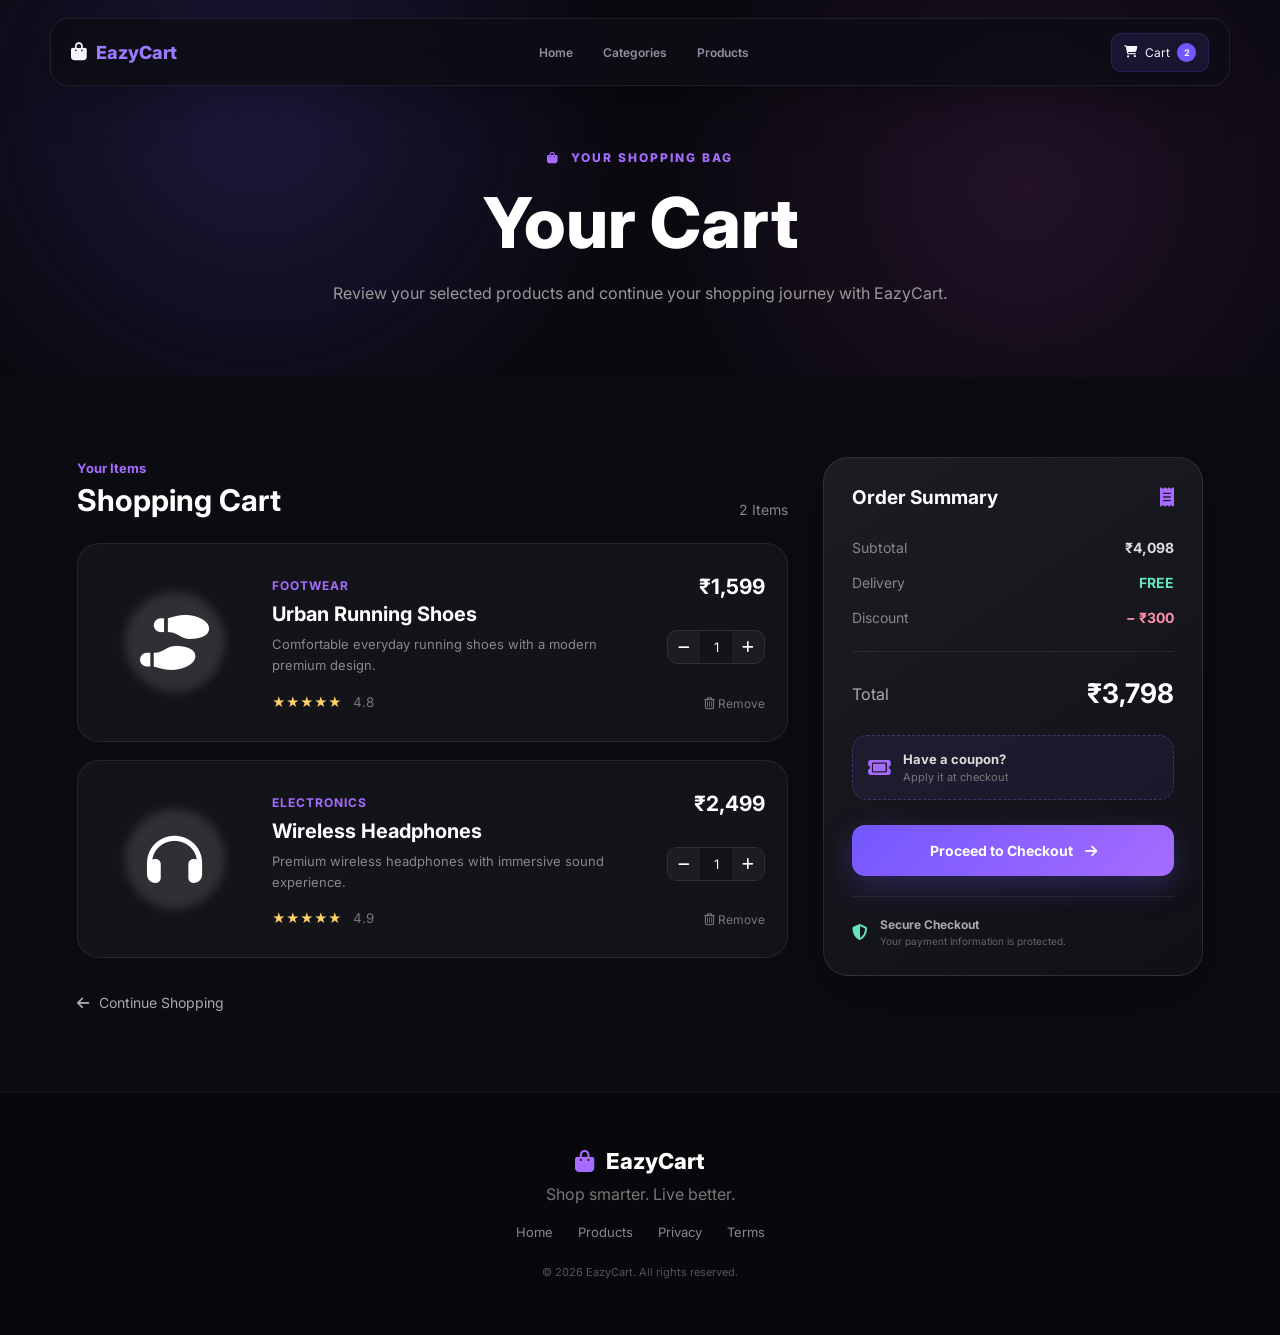
==== cart.html @ e4fc8980 "message" ====
<!DOCTYPE html>
<html lang="en">
<head>
    <meta charset="UTF-8">
    <meta name="viewport" content="width=device-width, initial-scale=1.0">

    <title>EazyCart | Shopping Cart</title>

    <!-- Google Font -->
    <link rel="preconnect" href="https://fonts.googleapis.com">
    <link rel="preconnect" href="https://fonts.gstatic.com" crossorigin>
    <link href="https://fonts.googleapis.com/css2?family=Inter:wght@400;500;600;700;800&display=swap" rel="stylesheet">

    <!-- Font Awesome -->
    <link rel="stylesheet"
          href="https://cdnjs.cloudflare.com/ajax/libs/font-awesome/6.5.2/css/all.min.css">

    <!-- Main CSS -->
    <link rel="stylesheet" href="style.css">

    <!-- Cart CSS -->
    <link rel="stylesheet" href="cart.css">
</head>

<body>

<!-- =========================
     NAVBAR
========================= -->

<nav class="navbar">

    <a href="index.html" class="logo">
        <i class="fa-solid fa-bag-shopping"></i>
        <span>EazyCart</span>
    </a>

    <div class="nav-links">
        <a href="index.html">Home</a>
        <a href="index.html#categories">Categories</a>
        <a href="products.html">Products</a>
    </div>

    <a href="cart.html" class="cart-nav">
        <i class="fa-solid fa-cart-shopping"></i>
        <span>Cart</span>
        <b>2</b>
    </a>

</nav>


<!-- =========================
     CART HERO
========================= -->

<section class="cart-hero">

    <div class="cart-hero-content">

        <span class="small-title">
            <i class="fa-solid fa-bag-shopping"></i>
            YOUR SHOPPING BAG
        </span>

        <h1>Your Cart</h1>

        <p>
            Review your selected products and continue
            your shopping journey with EazyCart.
        </p>

    </div>

</section>


<!-- =========================
     CART SECTION
========================= -->

<section class="cart-section">

    <div class="cart-container">

        <!-- LEFT SIDE -->

        <div class="cart-products">

            <div class="cart-heading">

                <div>
                    <span>Your Items</span>
                    <h2>Shopping Cart</h2>
                </div>

                <span class="items-count">2 Items</span>

            </div>


            <!-- PRODUCT 1 -->

            <div class="cart-product">

                <div class="cart-product-image visual-purple">
                    <i class="fa-solid fa-shoe-prints"></i>
                </div>

                <div class="cart-product-info">

                    <span class="product-category">
                        Footwear
                    </span>

                    <h3>Urban Running Shoes</h3>

                    <p>
                        Comfortable everyday running shoes
                        with a modern premium design.
                    </p>

                    <div class="product-rating">
                        <span>★★★★★</span>
                        <small>4.8</small>
                    </div>

                </div>


                <div class="cart-product-actions">

                    <strong>₹1,599</strong>

                    <div class="quantity-control">

                        <button>
                            <i class="fa-solid fa-minus"></i>
                        </button>

                        <span>1</span>

                        <button>
                            <i class="fa-solid fa-plus"></i>
                        </button>

                    </div>

                    <button class="remove-btn">
                        <i class="fa-regular fa-trash-can"></i>
                        Remove
                    </button>

                </div>

            </div>


            <!-- PRODUCT 2 -->

            <div class="cart-product">

                <div class="cart-product-image visual-pink">
                    <i class="fa-solid fa-headphones"></i>
                </div>

                <div class="cart-product-info">

                    <span class="product-category">
                        Electronics
                    </span>

                    <h3>Wireless Headphones</h3>

                    <p>
                        Premium wireless headphones with
                        immersive sound experience.
                    </p>

                    <div class="product-rating">
                        <span>★★★★★</span>
                        <small>4.9</small>
                    </div>

                </div>


                <div class="cart-product-actions">

                    <strong>₹2,499</strong>

                    <div class="quantity-control">

                        <button>
                            <i class="fa-solid fa-minus"></i>
                        </button>

                        <span>1</span>

                        <button>
                            <i class="fa-solid fa-plus"></i>
                        </button>

                    </div>

                    <button class="remove-btn">
                        <i class="fa-regular fa-trash-can"></i>
                        Remove
                    </button>

                </div>

            </div>


            <!-- CONTINUE SHOPPING -->

            <a href="products.html" class="continue-shopping">

                <i class="fa-solid fa-arrow-left"></i>

                Continue Shopping

            </a>

        </div>


        <!-- RIGHT SIDE -->

        <aside class="cart-summary">

            <div class="summary-top">

                <span>Order Summary</span>

                <i class="fa-solid fa-receipt"></i>

            </div>


            <div class="summary-line">
                <span>Subtotal</span>
                <strong>₹4,098</strong>
            </div>

            <div class="summary-line">
                <span>Delivery</span>
                <strong class="free">FREE</strong>
            </div>

            <div class="summary-line">
                <span>Discount</span>
                <strong class="discount">− ₹300</strong>
            </div>


            <div class="summary-divider"></div>


            <div class="summary-total">
                <span>Total</span>
                <strong>₹3,798</strong>
            </div>


            <div class="promo-box">

                <i class="fa-solid fa-ticket"></i>

                <div>
                    <strong>Have a coupon?</strong>
                    <span>Apply it at checkout</span>
                </div>

            </div>


            <a href="checkout.html" class="checkout-btn">

                Proceed to Checkout

                <i class="fa-solid fa-arrow-right"></i>

            </a>


            <div class="secure-payment">

                <i class="fa-solid fa-shield-halved"></i>

                <div>
                    <strong>Secure Checkout</strong>
                    <span>Your payment information is protected.</span>
                </div>

            </div>

        </aside>

    </div>

</section>


<!-- =========================
     FOOTER
========================= -->

<footer class="cart-footer">

    <div class="footer-logo">
        <i class="fa-solid fa-bag-shopping"></i>
        EazyCart
    </div>

    <p>
        Shop smarter. Live better.
    </p>

    <div class="footer-links">
        <a href="index.html">Home</a>
        <a href="products.html">Products</a>
        <a href="#">Privacy</a>
        <a href="#">Terms</a>
    </div>

    <span class="copyright">
        © 2026 EazyCart. All rights reserved.
    </span>

</footer>

</body>
</html>
---- style.css ----
/* =========================================
   EZYMART HOME PAGE
   PREMIUM DARK + PURPLE DESIGN
========================================= */

@import url('https://fonts.googleapis.com/css2?family=Inter:wght@400;500;600;700;800;900&display=swap');

:root {
    --bg: #09090f;
    --bg2: #0d0d15;
    --card: #12121b;
    --card2: #161622;

    --purple: #7357ff;
    --violet: #9b7cff;
    --light-purple: #b7a7ff;

    --text: #f5f4ff;
    --muted: #9291a4;

    --border: rgba(255,255,255,0.08);
    --border-purple: rgba(115,87,255,0.28);

    --glass: rgba(255,255,255,0.035);
}


/* =========================================
   RESET
========================================= */

* {
    margin: 0;
    padding: 0;
    box-sizing: border-box;
}

html {
    scroll-behavior: smooth;
}

body {
    font-family: "Inter", sans-serif;
    background: var(--bg);
    color: var(--text);
    overflow-x: hidden;
}

a {
    text-decoration: none;
    color: inherit;
}

button,
input {
    font-family: inherit;
}


/* =========================================
   BACKGROUND
========================================= */

body::before {
    content: "";
    position: fixed;
    width: 480px;
    height: 480px;
    top: -250px;
    left: -180px;

    background: rgba(115, 87, 255, 0.08);

    border-radius: 50%;
    filter: blur(110px);

    pointer-events: none;
    z-index: -1;
}

body::after {
    content: "";
    position: fixed;
    width: 420px;
    height: 420px;
    right: -220px;
    bottom: -200px;

    background: rgba(155, 124, 255, 0.055);

    border-radius: 50%;
    filter: blur(110px);

    pointer-events: none;
    z-index: -1;
}


/* =========================================
   NAVBAR
========================================= */

.navbar {
    position: fixed;

    top: 18px;
    left: 50%;

    transform: translateX(-50%);

    width: calc(100% - 60px);
    max-width: 1180px;

    height: 68px;

    display: flex;
    align-items: center;
    justify-content: space-between;

    padding: 0 20px;

    background: rgba(13,13,21,0.88);

    border: 1px solid var(--border);

    backdrop-filter: blur(18px);
    -webkit-backdrop-filter: blur(18px);

    border-radius: 18px;

    z-index: 1000;

    box-shadow:
        0 15px 45px rgba(0,0,0,0.25);
}


/* LOGO */

.logo {
    display: flex;
    align-items: center;

    gap: 9px;

    font-size: 18px;
    font-weight: 800;
}

.logo span {
    color: var(--violet);
}

.logo-icon {
    width: 38px;
    height: 38px;

    display: grid;
    place-items: center;

    background: var(--purple);

    color: white;

    border-radius: 11px;

    box-shadow:
        0 7px 20px rgba(115,87,255,0.25);
}


/* NAV LINKS */

.nav-links {
    display: flex;
    align-items: center;
    gap: 4px;
}

.nav-links a {
    padding: 9px 13px;

    color: #9291a4;

    border-radius: 9px;

    font-size: 12px;
    font-weight: 600;

    transition: 0.25s;
}

.nav-links a:hover,
.nav-links a.active {
    color: white;

    background: rgba(115,87,255,0.12);
}


/* NAV ACTIONS */

.nav-actions {
    display: flex;
    align-items: center;
    gap: 8px;
}

.icon-btn {
    width: 39px;
    height: 39px;

    display: grid;
    place-items: center;

    border-radius: 10px;

    border: 1px solid var(--border);

    background: rgba(255,255,255,0.035);

    color: #ddd;

    transition: 0.25s;
}

.icon-btn:hover {
    background: rgba(115,87,255,0.14);

    border-color:
        rgba(115,87,255,0.35);

    color: white;
}

.cart-nav {
    height: 39px;

    display: flex;
    align-items: center;

    gap: 7px;

    padding: 0 12px;

    border-radius: 10px;

    background: rgba(115,87,255,0.12);

    border: 1px solid rgba(115,87,255,0.18);

    font-size: 12px;

    transition: 0.25s;
}

.cart-nav:hover {
    background: rgba(115,87,255,0.20);
}

.cart-nav b {
    width: 19px;
    height: 19px;

    display: grid;
    place-items: center;

    background: var(--purple);

    border-radius: 50%;

    font-size: 9px;
}


/* =========================================
   HERO
========================================= */

.hero {
    min-height: 100vh;

    max-width: 1250px;

    margin: auto;

    padding:
        145px 40px
        80px;

    display: flex;
    align-items: center;

    position: relative;
}

.hero-container {
    width: 100%;

    display: flex;
    align-items: center;

    position: relative;
}


/* HERO LEFT */

.hero-left {
    width: 55%;

    position: relative;

    z-index: 3;
}

.badge {
    display: inline-flex;
    align-items: center;

    gap: 8px;

    padding: 7px 12px;

    margin-bottom: 20px;

    color: #b9adff;

    background: rgba(115,87,255,0.09);

    border: 1px solid rgba(115,87,255,0.20);

    border-radius: 20px;

    font-size: 10px;
    font-weight: 700;

    letter-spacing: 1px;
}

.badge-dot {
    width: 6px;
    height: 6px;

    border-radius: 50%;

    background: var(--purple);

    box-shadow:
        0 0 10px rgba(115,87,255,0.8);
}

.hero-title {
    max-width: 680px;

    font-size:
        clamp(48px, 6vw, 76px);

    line-height: 1.02;

    letter-spacing: -3px;

    font-weight: 800;

    margin-bottom: 22px;
}

.hero-title span {
    color: var(--violet);
}

.hero-description {
    max-width: 540px;

    color: var(--muted);

    font-size: 14px;

    line-height: 1.8;

    margin-bottom: 30px;
}


/* HERO BUTTONS */

.hero-buttons {
    display: flex;
    gap: 11px;
}

.btn {
    display: inline-flex;

    align-items: center;
    justify-content: center;

    gap: 9px;

    padding: 13px 21px;

    border-radius: 10px;

    font-size: 12px;
    font-weight: 700;

    cursor: pointer;

    transition: 0.25s;
}

.btn-primary {
    border: none;

    background: var(--purple);

    color: white;

    box-shadow:
        0 8px 25px rgba(115,87,255,0.20);
}

.btn-primary:hover {
    background: #826cff;

    transform: translateY(-2px);

    box-shadow:
        0 12px 30px rgba(115,87,255,0.28);
}

.btn-secondary {
    background: rgba(255,255,255,0.035);

    border: 1px solid var(--border);

    color: #ddd;
}

.btn-secondary:hover {
    background: rgba(255,255,255,0.07);

    border-color:
        rgba(255,255,255,0.15);

    transform: translateY(-2px);
}


/* =========================================
   HERO RIGHT
========================================= */

.hero-right {
    position: absolute;

    right: 10px;

    width: 480px;
    height: 480px;

    display: grid;
    place-items: center;
}


/* GLOW */

.product-glow {
    position: absolute;

    width: 300px;
    height: 300px;

    background:
        rgba(115,87,255,0.18);

    border-radius: 50%;

    filter: blur(75px);
}


/* PLATFORM */

.platform {
    position: absolute;

    bottom: 70px;

    width: 330px;
    height: 80px;

    border-radius: 50%;

    background:
        radial-gradient(
            ellipse,
            rgba(115,87,255,0.28),
            rgba(115,87,255,0.04) 65%,
            transparent 70%
        );

    border: 1px solid rgba(155,124,255,0.15);

    transform:
        perspective(500px)
        rotateX(65deg);
}


/* PHONE */

.phone {
    width: 205px;
    height: 370px;

    position: relative;

    border-radius: 31px;

    background:
        linear-gradient(
            145deg,
            #28283b,
            #0d0d15
        );

    border: 1px solid
        rgba(255,255,255,0.14);

    padding: 8px;

    transform:
        rotate(-8deg)
        perspective(700px)
        rotateY(-8deg);

    box-shadow:
        -20px 30px 60px rgba(0,0,0,0.45),
        0 0 45px rgba(115,87,255,0.16);
}


/* CAMERA */

.camera {
    position: absolute;

    top: 18px;
    left: 17px;

    width: 65px;
    height: 65px;

    padding: 7px;

    display: grid;

    grid-template-columns:
        repeat(2, 1fr);

    gap: 5px;

    background: #11111a;

    border-radius: 17px;

    border: 1px solid
        rgba(255,255,255,0.08);

    z-index: 3;
}

.lens {
    border-radius: 50%;

    background:
        radial-gradient(
            circle at 35% 30%,
            #7d70b8,
            #11111a 55%
        );

    border:
        2px solid #29263b;
}

.lens:last-child {
    grid-column: span 2;

    width: 22px;
    height: 22px;
}


/* PHONE SCREEN */

.phone-screen {
    width: 100%;
    height: 100%;

    border-radius: 24px;

    overflow: hidden;

    padding:
        110px 22px
        30px;

    background:
        radial-gradient(
            circle at 70% 25%,
            rgba(115,87,255,0.45),
            transparent 35%
        ),
        linear-gradient(
            145deg,
            #151326,
            #09090f
        );

    border: 1px solid
        rgba(255,255,255,0.06);
}

.phone-small {
    color: #a99aff;

    font-size: 8px;

    letter-spacing: 2px;

    font-weight: 800;

    margin-bottom: 12px;
}

.phone-title {
    font-size: 23px;

    line-height: 1.05;

    font-weight: 800;
}

.phone-circle {
    width: 70px;
    height: 70px;

    margin-top: 35px;

    border-radius: 50%;

    background:
        radial-gradient(
            circle at 35% 25%,
            #b8a8ff,
            #7357ff 45%,
            #211849
        );

    box-shadow:
        0 10px 35px
        rgba(115,87,255,0.35);
}


/* DEVICE CARD */

.device-card {
    position: absolute;

    right: 0;

    bottom: 95px;

    min-width: 235px;

    padding: 15px 17px;

    display: flex;

    align-items: center;

    justify-content: space-between;

    gap: 20px;

    background:
        rgba(18,18,27,0.88);

    border:
        1px solid rgba(255,255,255,0.10);

    backdrop-filter: blur(14px);

    border-radius: 13px;

    box-shadow:
        0 20px 45px rgba(0,0,0,0.35);

    z-index: 5;
}

.premium {
    color: #9484ef;

    font-size: 8px;

    letter-spacing: 1.5px;

    font-weight: 800;
}

.device-name {
    margin-top: 5px;

    font-size: 11px;

    font-weight: 700;
}

.weather {
    color: #aaa8b7;

    font-size: 10px;
}


/* =========================================
   COMMON SECTION
========================================= */

.categories-section,
.products-section {
    padding:
        80px 30px
        100px;
}

.section-heading {
    max-width: 1160px;

    margin: 0 auto 30px;

    display: flex;

    align-items: flex-end;

    justify-content: space-between;
}

.section-tag,
.small-title {
    display: block;

    color: var(--violet);

    font-size: 9px;

    font-weight: 800;

    letter-spacing: 2px;

    margin-bottom: 8px;
}

.section-heading h2 {
    font-size: 32px;

    font-weight: 800;

    letter-spacing: -1px;
}

.section-heading h2 span {
    color: var(--violet);
}

.view-all {
    display: flex;

    align-items: center;

    gap: 7px;

    color: #9997a9;

    font-size: 11px;

    font-weight: 600;

    transition: 0.25s;
}

.view-all:hover {
    color: white;
}


/* =========================================
   CATEGORY GRID
========================================= */

.category-grid {
    max-width: 1160px;

    margin: auto;

    display: grid;

    grid-template-columns:
        repeat(4, 1fr);

    gap: 15px;
}


/* CATEGORY CARD */

.category-card {
    min-height: 185px;

    padding: 23px;

    position: relative;

    overflow: hidden;

    background:
        linear-gradient(
            145deg,
            #151520,
            #101018
        );

    border:
        1px solid var(--border);

    border-radius: 18px;

    transition: 0.3s;
}

.category-card:hover {
    transform: translateY(-5px);

    border-color:
        rgba(115,87,255,0.30);

    box-shadow:
        0 18px 40px rgba(0,0,0,0.25);
}


/* CATEGORY CONTENT */

.category-content {
    position: relative;

    z-index: 2;
}

.category-number {
    position: absolute;

    top: 22px;
    right: 22px;

    color: #3c3b4a;

    font-size: 10px;

    font-weight: 800;
}

.category-icon {
    width: 46px;
    height: 46px;

    display: grid;
    place-items: center;

    margin-bottom: 28px;

    border-radius: 12px;

    background:
        rgba(115,87,255,0.10);

    border:
        1px solid rgba(115,87,255,0.14);

    color: #aa99ff;

    font-size: 18px;

    transition: 0.3s;
}

.category-card:hover .category-icon {
    background:
        rgba(115,87,255,0.17);

    transform: translateY(-2px);
}

.category-card h3 {
    font-size: 15px;

    margin-bottom: 7px;
}

.category-card p {
    color: #777789;

    font-size: 10px;

    margin-bottom: 14px;
}

.category-card a {
    display: inline-flex;

    align-items: center;

    gap: 6px;

    color: #a397d9;

    font-size: 10px;

    font-weight: 700;
}

.category-card a:hover {
    color: white;
}


/* CATEGORY SHAPE */

.category-shape {
    position: absolute;

    width: 120px;
    height: 120px;

    right: -45px;
    bottom: -55px;

    border-radius: 50%;

    background:
        rgba(115,87,255,0.07);

    filter: blur(2px);
}


/* DIFFERENT CATEGORY ACCENTS */

.category-card.fashion .category-icon {
    color: #c09cff;
}

.category-card.gaming .category-icon {
    color: #9d8aff;
}

.category-card.grocery .category-icon {
    color: #a7a0ff;
}


/* =========================================
   PRODUCTS
========================================= */

.product-grid {
    max-width: 1160px;

    margin: auto;

    display: grid;

    grid-template-columns:
        repeat(4, 1fr);

    gap: 17px;
}

.product-card {
    display: block;

    overflow: hidden;

    position: relative;

    background:
        #12121b;

    border:
        1px solid var(--border);

    border-radius: 18px;

    transition: 0.3s;
}

.product-card:hover {
    transform: translateY(-6px);

    border-color:
        rgba(115,87,255,0.28);

    box-shadow:
        0 20px 45px rgba(0,0,0,0.25);
}


/* PRODUCT IMAGE */

.product-image {
    height: 205px;

    display: grid;

    place-items: center;

    position: relative;

    background:
        radial-gradient(
            circle at 50% 40%,
            rgba(115,87,255,0.10),
            transparent 45%
        ),
        linear-gradient(
            145deg,
            #151522,
            #10101a
        );
}

.product-image span {
    width: 115px;
    height: 115px;

    display: grid;
    place-items: center;

    border-radius: 25px;

    background:
        rgba(115,87,255,0.08);

    border:
        1px solid rgba(115,87,255,0.14);

    font-size: 55px;

    transition: 0.3s;
}

.product-card:hover .product-image span {
    transform: scale(1.06);

    background:
        rgba(115,87,255,0.13);
}


/* BADGE */

.product-badge {
    position: absolute;

    top: 13px;
    left: 13px;

    padding: 5px 8px;

    border-radius: 7px;

    background:
        rgba(115,87,255,0.12);

    color: #ad9cff;

    border:
        1px solid rgba(115,87,255,0.18);

    font-size: 9px;

    font-weight: 700;

    z-index: 3;
}


/* WISHLIST */

.wishlist {
    position: absolute;

    top: 12px;
    right: 12px;

    width: 31px;
    height: 31px;

    border-radius: 9px;

    background:
        rgba(9,9,15,0.65);

    border:
        1px solid rgba(255,255,255,0.08);

    color: #aaa8b8;

    font-size: 18px;

    cursor: pointer;

    z-index: 5;

    transition: 0.25s;
}

.wishlist:hover {
    color: #c3b7ff;

    border-color:
        rgba(115,87,255,0.35);
}


/* PRODUCT INFO */

.product-info {
    padding: 18px;
}

.product-category {
    color: #817e92;

    font-size: 9px;

    text-transform: uppercase;

    letter-spacing: 1px;

    font-weight: 700;
}

.product-info h3 {
    margin-top: 7px;

    font-size: 14px;

    line-height: 1.4;
}


/* RATING */

.rating {
    display: flex;

    align-items: center;

    gap: 3px;

    margin-top: 9px;

    color: #d9ad52;

    font-size: 10px;
}

.rating span {
    color: #777789;

    margin-left: 3px;
}


/* PRICE */

.price {
    display: flex;

    align-items: center;

    gap: 5px;

    margin-top: 13px;
}

.price strong {
    font-size: 17px;
}

.price del {
    color: #696978;

    font-size: 10px;
}


/* ADD CART */

.add-cart {
    width: 100%;

    margin-top: 15px;

    padding: 11px;

    border-radius: 9px;

    border:
        1px solid rgba(115,87,255,0.20);

    background:
        rgba(115,87,255,0.10);

    color: #c0b5ff;

    font-size: 10px;

    font-weight: 700;

    cursor: pointer;

    transition: 0.25s;
}

.add-cart:hover {
    background:
        var(--purple);

    color: white;

    border-color:
        var(--purple);
}


/* =========================================
   OFFER
========================================= */

.offer-section {
    padding:
        20px 30px
        90px;
}

.offer-content {
    max-width: 1160px;

    min-height: 270px;

    margin: auto;

    position: relative;

    overflow: hidden;

    padding: 45px;

    display: flex;

    align-items: center;

    border-radius: 22px;

    background:
        linear-gradient(
            110deg,
            #151425,
            #1b1830
        );

    border:
        1px solid rgba(115,87,255,0.20);

    box-shadow:
        0 20px 50px rgba(0,0,0,0.18);
}

.offer-content::after {
    content: "";

    position: absolute;

    width: 300px;
    height: 300px;

    right: -100px;
    top: -120px;

    border-radius: 50%;

    border:
        55px solid rgba(115,87,255,0.055);
}

.offer-label {
    color: var(--violet);

    font-size: 10px;

    font-weight: 800;

    letter-spacing: 2px;
}

.offer-content h2 {
    margin: 10px 0;

    font-size: 32px;

    position: relative;

    z-index: 2;
}

.offer-content h2 span {
    color: var(--violet);
}

.offer-content > p {
    max-width: 500px;

    color: var(--muted);

    font-size: 12px;

    line-height: 1.7;

    margin-bottom: 20px;

    position: relative;

    z-index: 2;
}

.offer-buttons {
    display: flex;

    align-items: center;

    gap: 15px;

    position: relative;

    z-index: 2;
}

.shop-now {
    padding: 11px 17px;

    background: var(--purple);

    border-radius: 9px;

    color: white;

    font-size: 10px;

    font-weight: 700;
}

.offer-time {
    color: #9997a7;

    font-size: 10px;
}


/* OFFER VISUAL */

.offer-visual {
    position: absolute;

    right: 90px;

    width: 270px;
    height: 220px;
}

.floating-circle {
    position: absolute;

    border-radius: 50%;

    border:
        1px solid rgba(155,124,255,0.16);
}

.circle-one {
    width: 180px;
    height: 180px;

    top: 20px;
    left: 40px;
}

.circle-two {
    width: 230px;
    height: 100px;

    top: 60px;
    left: 10px;

    transform: rotate(-25deg);
}

.offer-product {
    position: absolute;

    width: 105px;
    height: 105px;

    top: 55px;
    left: 85px;

    display: grid;
    place-items: center;

    border-radius: 27px;

    background:
        linear-gradient(
            145deg,
            #292343,
            #12111c
        );

    border:
        1px solid rgba(255,255,255,0.10);

    font-size: 45px;

    box-shadow:
        0 20px 45px rgba(0,0,0,0.35);
}

.floating-card {
    position: absolute;

    padding: 9px 12px;

    border-radius: 9px;

    background:
        rgba(15,15,23,0.85);

    border:
        1px solid rgba(255,255,255,0.08);

    backdrop-filter: blur(10px);

    color: #aaa7b8;

    font-size: 9px;
}

.card-top {
    top: 25px;
    right: 0;
}

.card-bottom {
    bottom: 25px;
    left: 0;
}


/* =========================================
   NEWSLETTER
========================================= */

.newsletter-section {
    padding:
        70px 30px
        100px;

    text-align: center;
}

.newsletter-content {
    max-width: 700px;

    margin: auto;

    padding: 45px 30px;

    border-radius: 20px;

    background:
        #12121b;

    border:
        1px solid var(--border);
}

.newsletter-content > span {
    color: var(--violet);

    font-size: 9px;

    letter-spacing: 2px;

    font-weight: 800;
}

.newsletter-content h2 {
    margin-top: 8px;

    font-size: 27px;
}

.newsletter-content p {
    margin: 10px 0 23px;

    color: var(--muted);

    font-size: 12px;

    line-height: 1.7;
}


/* NEWSLETTER FORM */

.newsletter-form {
    max-width: 470px;

    margin: auto;

    height: 48px;

    display: flex;

    padding: 4px;

    border-radius: 11px;

    background: #0b0b13;

    border:
        1px solid var(--border);
}

.newsletter-form input {
    flex: 1;

    min-width: 0;

    border: none;

    outline: none;

    background: transparent;

    color: white;

    padding: 0 12px;

    font-size: 11px;
}

.newsletter-form button {
    border: none;

    padding: 0 17px;

    border-radius: 8px;

    background:
        var(--purple);

    color: white;

    font-size: 11px;

    font-weight: 700;

    cursor: pointer;

    transition: 0.25s;
}

.newsletter-form button:hover {
    background: #826cff;
}


/* =========================================
   FOOTER
========================================= */

.main-footer {
    padding:
        60px 30px
        25px;

    background:
        #07070c;

    border-top:
        1px solid var(--border);
}

.footer-grid {
    max-width: 1160px;

    margin: auto;

    display: grid;

    grid-template-columns:
        2fr 1fr 1fr 1fr;

    gap: 35px;
}


/* BRAND */

.footer-brand h2 {
    font-size: 22px;
}

.footer-brand h2 span {
    color: var(--violet);
}

.footer-brand p {
    max-width: 300px;

    margin-top: 13px;

    color: #727281;

    font-size: 11px;

    line-height: 1.7;
}


/* SOCIAL */

.social-links {
    display: flex;

    gap: 7px;

    margin-top: 18px;
}

.social-links a {
    width: 30px;
    height: 30px;

    display: grid;
    place-items: center;

    border-radius: 8px;

    background:
        rgba(255,255,255,0.035);

    border:
        1px solid var(--border);

    color: #858394;

    font-size: 11px;

    transition: 0.25s;
}

.social-links a:hover {
    background:
        rgba(115,87,255,0.13);

    color: white;

    border-color:
        rgba(115,87,255,0.25);
}


/* FOOTER COLUMNS */

.footer-column h3 {
    margin-bottom: 15px;

    font-size: 12px;
}

.footer-column a {
    display: block;

    margin-bottom: 10px;

    color: #777786;

    font-size: 11px;

    transition: 0.2s;
}

.footer-column a:hover {
    color: #b09fff;
}


/* FOOTER BOTTOM */

.footer-bottom {
    max-width: 1160px;

    margin:
        40px auto 0;

    padding-top: 18px;

    border-top:
        1px solid rgba(255,255,255,0.05);

    display: flex;

    justify-content: space-between;

    color: #5d5d6b;

    font-size: 10px;
}


/* =========================================
   SEARCH OVERLAY
========================================= */

.search-overlay {
    position: fixed;

    inset: 0;

    z-index: 2000;

    display: flex;

    justify-content: center;

    align-items: flex-start;

    padding-top: 120px;

    background:
        rgba(5,5,10,0.82);

    backdrop-filter: blur(16px);

    opacity: 0;

    visibility: hidden;

    transition: 0.25s;
}

.search-overlay.active {
    opacity: 1;

    visibility: visible;
}

.search-box {
    width:
        min(620px, calc(100% - 30px));

    padding: 30px;

    position: relative;

    border-radius: 20px;

    background:
        #12121d;

    border:
        1px solid var(--border);

    box-shadow:
        0 25px 70px rgba(0,0,0,0.45);
}

.search-close {
    position: absolute;

    top: 15px;
    right: 15px;

    width: 34px;
    height: 34px;

    border:
        1px solid var(--border);

    border-radius: 9px;

    background:
        rgba(255,255,255,0.04);

    color: white;

    cursor: pointer;
}

.search-heading span {
    color: var(--violet);

    font-size: 9px;

    letter-spacing: 2px;

    font-weight: 800;
}

.search-heading h2 {
    margin-top: 7px;

    font-size: 23px;
}

.search-input-wrap {
    height: 52px;

    margin-top: 22px;

    display: flex;

    align-items: center;

    gap: 10px;

    padding: 0 14px;

    background:
        #0b0b13;

    border:
        1px solid var(--border);

    border-radius: 11px;
}

.search-input-wrap i {
    color: var(--violet);
}

.search-input-wrap input {
    flex: 1;

    border: none;

    outline: none;

    background: transparent;

    color: white;

    font-size: 12px;
}

.search-hint {
    margin-top: 18px;

    color: #777786;

    font-size: 10px;
}

.search-tags {
    display: flex;

    gap: 7px;

    flex-wrap: wrap;

    margin-top: 10px;
}

.search-tags button {
    padding: 7px 10px;

    border-radius: 7px;

    background:
        rgba(255,255,255,0.04);

    border:
        1px solid var(--border);

    color: #9998aa;

    font-size: 10px;

    cursor: pointer;
}

.search-tags button:hover {
    color: white;

    border-color:
        rgba(115,87,255,0.30);

    background:
        rgba(115,87,255,0.10);
}


/* SEARCH RESULTS */

.search-result-item {
    display: flex;

    align-items: center;

    gap: 12px;

    padding: 11px;

    margin-top: 7px;

    border-radius: 10px;

    background:
        rgba(255,255,255,0.025);

    transition: 0.2s;

    cursor: pointer;
}

.search-result-item:hover {
    background:
        rgba(115,87,255,0.09);
}

.search-result-icon {
    width: 38px;
    height: 38px;

    display: grid;

    place-items: center;

    border-radius: 9px;

    background:
        rgba(115,87,255,0.10);

    color: #a998ff;
}

.search-result-info h4 {
    font-size: 11px;
}

.search-result-info p {
    margin-top: 3px;

    color: #707080;

    font-size: 9px;
}

.no-results {
    padding: 30px;

    text-align: center;

    color: #858595;

    font-size: 12px;
}


/* =========================================
   RESPONSIVE
========================================= */

@media (max-width: 1000px) {

    .nav-links {
        display: none;
    }

    .hero-left {
        width: 60%;
    }

    .hero-right {
        right: -80px;

        transform: scale(0.8);
    }

    .category-grid,
    .product-grid {
        grid-template-columns:
            repeat(2, 1fr);
    }

    .footer-grid {
        grid-template-columns:
            repeat(2, 1fr);
    }
}


@media (max-width: 700px) {

    .navbar {
        width:
            calc(100% - 25px);

        top: 12px;
    }

    .hero {
        padding:
            130px 22px
            50px;

        display: block;
    }

    .hero-left {
        width: 100%;
    }

    .hero-title {
        font-size: 45px;

        letter-spacing: -2px;
    }

    .hero-description {
        font-size: 13px;
    }

    .hero-right {
        position: relative;

        right: auto;

        width: 100%;

        height: 380px;

        transform: scale(0.75);
    }

    .category-grid,
    .product-grid {
        grid-template-columns: 1fr;
    }

    .section-heading {
        align-items: flex-start;

        gap: 15px;
    }

    .section-heading h2 {
        font-size: 27px;
    }

    .offer-content {
        padding: 30px 25px;

        min-height: 300px;
    }

    .offer-content h2 {
        font-size: 27px;
    }

    .offer-visual {
        opacity: 0.35;

        right: -40px;
    }

    .footer-grid {
        grid-template-columns: 1fr;
    }

    .footer-bottom {
        flex-direction: column;

        gap: 8px;
    }
}


@media (max-width: 450px) {

    .hero-title {
        font-size: 39px;
    }

    .hero-buttons {
        flex-direction: column;
    }

    .btn-primary,
    .btn-secondary {
        width: 100%;
    }

    .nav-actions .icon-btn {
        display: none;
    }

    .cart-nav {
        padding: 0 10px;
    }

    .section-heading {
        flex-direction: column;
    }

    .section-heading h2 {
        font-size: 25px;
    }

    .offer-buttons {
        flex-direction: column;

        align-items: flex-start;
    }

    .newsletter-form {
        height: auto;

        flex-direction: column;

        gap: 5px;

        padding: 6px;
    }

    .newsletter-form input {
        height: 42px;
    }

    .newsletter-form button {
        height: 40px;
    }
}

.product-image img {
    width: 100%;
    height: 100%;
    object-fit: contain;
    padding: 20px;
}

.category-card {
    position: relative;
    overflow: hidden;
}

.category-card > img {
    position: absolute;
    inset: 0;
    width: 100%;
    height: 100%;
    object-fit: cover;
    transition: transform 0.4s ease;
    z-index: 0;
}

.category-card::after {
    content: "";
    position: absolute;
    inset: 0;
    background: linear-gradient(
        to top,
        rgba(9, 9, 15, 0.95),
        rgba(9, 9, 15, 0.25)
    );
    z-index: 1;
}

.category-content {
    position: relative;
    z-index: 2;
}

.category-card:hover > img {
    transform: scale(1.08);
}
---- cart.css ----
/* =========================
   CART HERO
========================= */

.cart-hero {
    min-height: 360px;
    padding: 150px 6% 70px;
    background:
        radial-gradient(circle at 20% 30%, rgba(115,87,255,.18), transparent 35%),
        radial-gradient(circle at 80% 50%, rgba(217,79,216,.12), transparent 35%),
        #09090f;
    display: flex;
    align-items: center;
    justify-content: center;
    text-align: center;
}

.cart-hero-content {
    max-width: 700px;
}

.small-title {
    color: #a66cff;
    font-size: 12px;
    font-weight: 800;
    letter-spacing: 2px;
}

.small-title i {
    margin-right: 6px;
}

.cart-hero h1 {
    color: #fff;
    font-size: clamp(42px, 6vw, 70px);
    margin: 15px 0;
    font-weight: 800;
}

.cart-hero p {
    color: #999;
    line-height: 1.7;
}


/* =========================
   CART SECTION
========================= */

.cart-section {
    background: #0b0b12;
    padding: 80px 6%;
}

.cart-container {
    max-width: 1250px;
    margin: auto;

    display: grid;
    grid-template-columns: 1fr 380px;
    gap: 35px;

    align-items: start;
}


/* =========================
   CART PRODUCTS
========================= */

.cart-products {
    min-width: 0;
}

.cart-heading {
    display: flex;
    justify-content: space-between;
    align-items: end;
    margin-bottom: 25px;
}

.cart-heading span:first-child {
    color: #a66cff;
    font-size: 13px;
    font-weight: 700;
}

.cart-heading h2 {
    color: #fff;
    margin-top: 5px;
    font-size: 30px;
}

.items-count {
    color: #888;
    font-size: 14px;
}


/* PRODUCT */

.cart-product {
    display: grid;
    grid-template-columns: 150px 1fr auto;
    gap: 22px;

    padding: 22px;

    margin-bottom: 18px;

    background: rgba(255,255,255,.035);

    border: 1px solid rgba(255,255,255,.08);

    border-radius: 22px;

    transition: .3s ease;
}

.cart-product:hover {
    transform: translateY(-5px);
    border-color: rgba(166,108,255,.45);
    box-shadow: 0 15px 40px rgba(115,87,255,.1);
}


/* IMAGE */

.cart-product-image {
    min-height: 150px;

    border-radius: 18px;

    display: flex;
    align-items: center;
    justify-content: center;

    position: relative;
    overflow: hidden;
}

.cart-product-image::before {
    content: "";

    position: absolute;

    width: 100px;
    height: 100px;

    border-radius: 50%;

    background: rgba(255,255,255,.12);

    filter: blur(5px);
}

.cart-product-image i {
    position: relative;
    z-index: 2;

    color: #fff;

    font-size: 55px;
}


/* INFO */

.cart-product-info {
    padding: 8px 0;
}

.product-category {
    color: #a66cff;
    font-size: 12px;
    font-weight: 700;
    text-transform: uppercase;
    letter-spacing: 1px;
}

.cart-product-info h3 {
    color: #fff;
    font-size: 20px;
    margin: 8px 0;
}

.cart-product-info p {
    color: #888;
    font-size: 13px;
    line-height: 1.6;
    max-width: 430px;
}

.product-rating {
    margin-top: 15px;
}

.product-rating span {
    color: #ffd166;
    font-size: 13px;
}

.product-rating small {
    color: #777;
    margin-left: 7px;
}


/* ACTIONS */

.cart-product-actions {
    min-width: 115px;

    display: flex;
    flex-direction: column;

    align-items: flex-end;
    justify-content: space-between;

    padding: 8px 0;
}

.cart-product-actions > strong {
    color: #fff;
    font-size: 21px;
}


/* QUANTITY */

.quantity-control {
    display: flex;
    align-items: center;

    border: 1px solid rgba(255,255,255,.12);

    border-radius: 10px;

    overflow: hidden;
}

.quantity-control button {
    width: 32px;
    height: 32px;

    border: none;

    background: rgba(255,255,255,.04);

    color: #fff;

    cursor: pointer;
}

.quantity-control button:hover {
    background: #7357ff;
}

.quantity-control span {
    width: 32px;
    text-align: center;
    color: #fff;
    font-size: 13px;
}


/* REMOVE */

.remove-btn {
    background: transparent;
    border: none;

    color: #777;

    cursor: pointer;

    font-size: 12px;
}

.remove-btn:hover {
    color: #ff6b81;
}


/* CONTINUE */

.continue-shopping {
    display: inline-flex;
    align-items: center;
    gap: 10px;

    margin-top: 18px;

    color: #aaa;

    text-decoration: none;

    font-size: 14px;

    transition: .3s ease;
}

.continue-shopping:hover {
    color: #a66cff;
    transform: translateX(-5px);
}


/* =========================
   SUMMARY
========================= */

.cart-summary {
    position: sticky;
    top: 110px;

    padding: 28px;

    border-radius: 25px;

    background:
        linear-gradient(
            145deg,
            rgba(255,255,255,.07),
            rgba(255,255,255,.025)
        );

    border: 1px solid rgba(255,255,255,.1);

    box-shadow: 0 20px 60px rgba(0,0,0,.3);
}

.summary-top {
    display: flex;
    align-items: center;
    justify-content: space-between;

    color: #fff;

    font-size: 19px;
    font-weight: 700;

    margin-bottom: 30px;
}

.summary-top i {
    color: #a66cff;
}


.summary-line {
    display: flex;
    justify-content: space-between;

    margin: 18px 0;

    color: #888;

    font-size: 14px;
}

.summary-line strong {
    color: #ddd;
}

.summary-line .free {
    color: #63e6be;
}

.summary-line .discount {
    color: #ff8fab;
}


.summary-divider {
    height: 1px;

    background: rgba(255,255,255,.08);

    margin: 25px 0;
}


.summary-total {
    display: flex;
    align-items: center;
    justify-content: space-between;
}

.summary-total span {
    color: #aaa;
}

.summary-total strong {
    color: #fff;
    font-size: 27px;
}


/* PROMO */

.promo-box {
    display: flex;
    gap: 12px;

    align-items: center;

    margin: 25px 0;

    padding: 15px;

    border-radius: 15px;

    background: rgba(115,87,255,.08);

    border: 1px dashed rgba(166,108,255,.3);
}

.promo-box i {
    color: #a66cff;
    font-size: 20px;
}

.promo-box strong,
.promo-box span {
    display: block;
}

.promo-box strong {
    color: #ddd;
    font-size: 13px;
}

.promo-box span {
    color: #777;
    font-size: 11px;
    margin-top: 3px;
}


/* CHECKOUT */

.checkout-btn {
    width: 100%;

    padding: 17px;

    display: flex;

    justify-content: center;
    align-items: center;

    gap: 12px;

    border-radius: 13px;

    text-decoration: none;

    color: #fff;

    font-size: 14px;
    font-weight: 700;

    background: linear-gradient(
        135deg,
        #7357ff,
        #a66cff
    );

    box-shadow: 0 10px 30px rgba(115,87,255,.25);

    transition: .3s ease;
}

.checkout-btn:hover {
    transform: translateY(-3px);

    box-shadow: 0 15px 40px rgba(115,87,255,.4);
}


/* SECURE */

.secure-payment {
    display: flex;
    align-items: center;

    gap: 12px;

    margin-top: 20px;

    padding-top: 20px;

    border-top: 1px solid rgba(255,255,255,.07);
}

.secure-payment i {
    color: #63e6be;
}

.secure-payment strong,
.secure-payment span {
    display: block;
}

.secure-payment strong {
    color: #aaa;
    font-size: 12px;
}

.secure-payment span {
    color: #666;
    font-size: 10px;
    margin-top: 3px;
}


/* =========================
   FOOTER
========================= */

.cart-footer {
    padding: 55px 6%;

    background: #07070c;

    text-align: center;

    border-top: 1px solid rgba(255,255,255,.06);
}

.footer-logo {
    color: #fff;
    font-size: 22px;
    font-weight: 800;
}

.footer-logo i {
    color: #a66cff;
    margin-right: 7px;
}

.cart-footer p {
    color: #777;
    margin: 10px 0 20px;
}

.footer-links {
    display: flex;
    justify-content: center;
    gap: 25px;
    margin-bottom: 20px;
}

.footer-links a {
    color: #888;
    text-decoration: none;
    font-size: 13px;
}

.footer-links a:hover {
    color: #a66cff;
}

.copyright {
    color: #555;
    font-size: 11px;
}


/* =========================
   RESPONSIVE
========================= */

@media (max-width: 1000px) {

    .cart-container {
        grid-template-columns: 1fr;
    }

    .cart-summary {
        position: static;
    }
}


@media (max-width: 700px) {

    .cart-section {
        padding: 55px 5%;
    }

    .cart-product {
        grid-template-columns: 100px 1fr;
    }

    .cart-product-image {
        min-height: 120px;
    }

    .cart-product-actions {
        grid-column: 1 / -1;

        flex-direction: row;

        align-items: center;

        padding-top: 15px;

        border-top: 1px solid rgba(255,255,255,.07);
    }
}


@media (max-width: 500px) {

    .cart-hero {
        padding: 130px 5% 60px;
    }

    .cart-hero h1 {
        font-size: 42px;
    }

    .cart-heading h2 {
        font-size: 25px;
    }

    .cart-product {
        grid-template-columns: 1fr;
    }

    .cart-product-image {
        min-height: 180px;
    }

    .cart-product-actions {
        grid-column: auto;
    }

    .cart-summary {
        padding: 22px;
    }
}
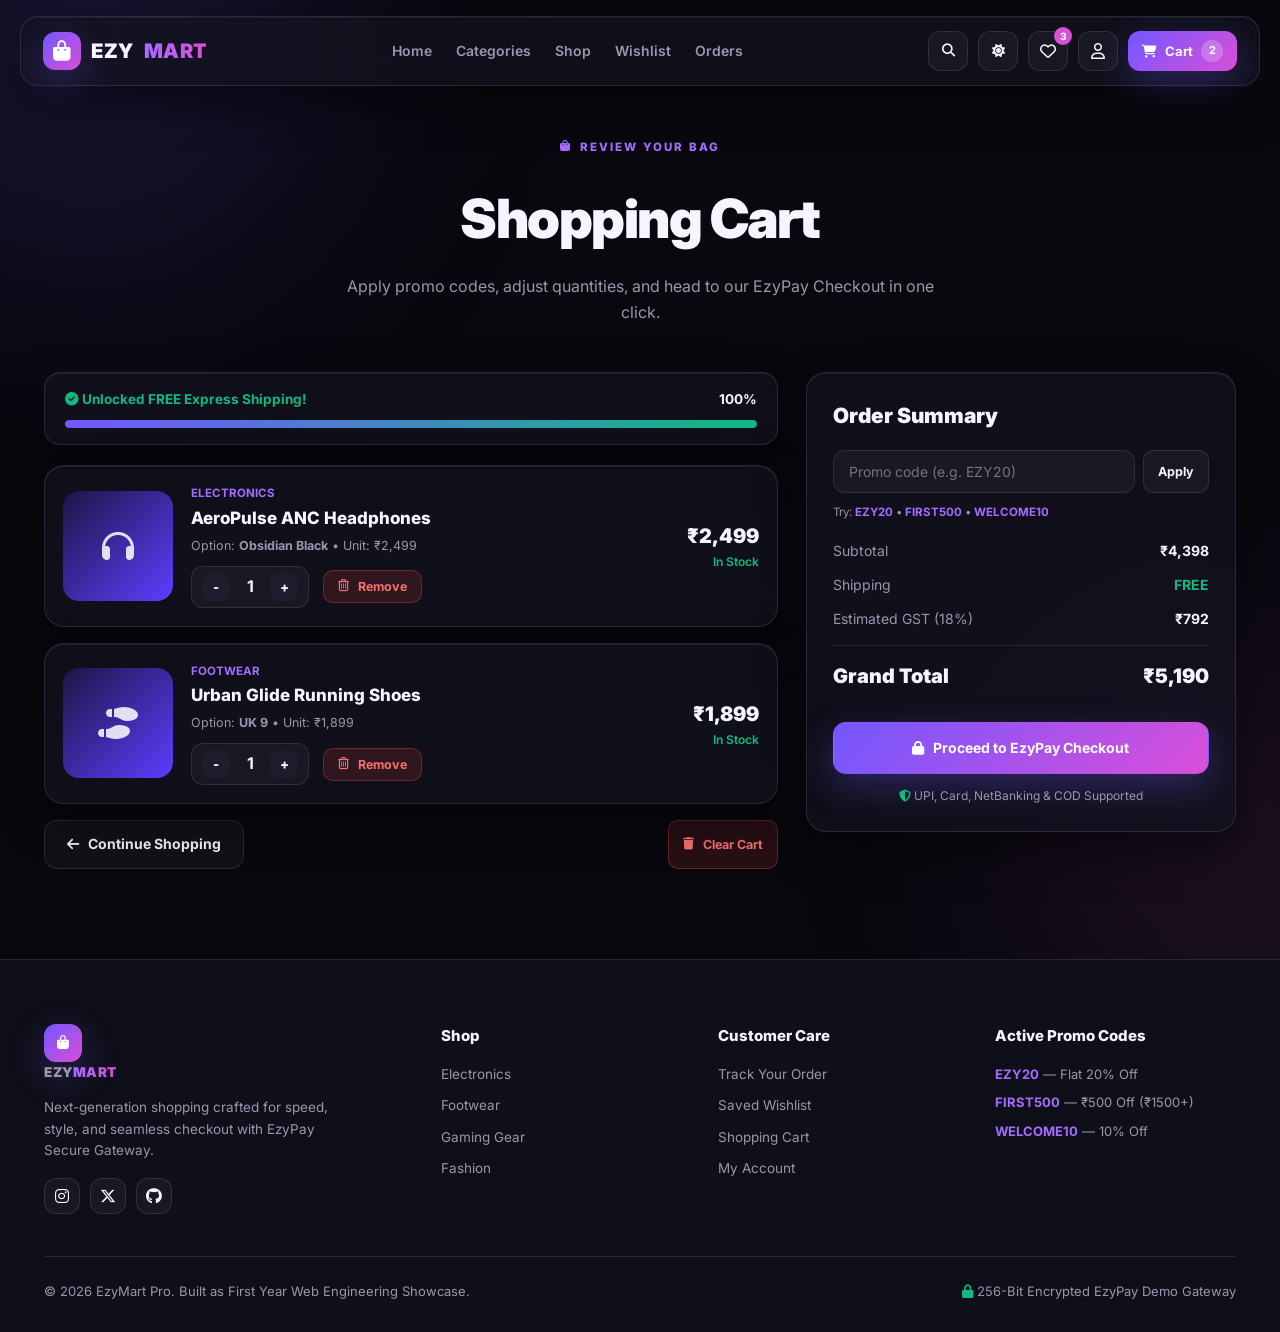
==== commit dafa04ad: "initial commit" ====
--- a/cart.html
+++ b/cart.html
@@ -1,337 +1,327 @@
-
 <!DOCTYPE html>
 <html lang="en">
 <head>
     <meta charset="UTF-8">
     <meta name="viewport" content="width=device-width, initial-scale=1.0">
-
-    <title>EazyCart | Shopping Cart</title>
-
-    <!-- Google Font -->
-    <link rel="preconnect" href="https://fonts.googleapis.com">
-    <link rel="preconnect" href="https://fonts.gstatic.com" crossorigin>
-    <link href="https://fonts.googleapis.com/css2?family=Inter:wght@400;500;600;700;800&display=swap" rel="stylesheet">
-
-    <!-- Font Awesome -->
-    <link rel="stylesheet"
-          href="https://cdnjs.cloudflare.com/ajax/libs/font-awesome/6.5.2/css/all.min.css">
-
-    <!-- Main CSS -->
+    <title>EzyMart Pro | Shopping Cart</title>
+    <link rel="stylesheet" href="https://cdnjs.cloudflare.com/ajax/libs/font-awesome/6.5.2/css/all.min.css">
     <link rel="stylesheet" href="style.css">
-
-    <!-- Cart CSS -->
-    <link rel="stylesheet" href="cart.css">
+    <style>
+        .cart-grid {
+            display: grid;
+            grid-template-columns: 1.45fr 0.85fr;
+            gap: 28px;
+            align-items: start;
+        }
+        .cart-item {
+            display: grid;
+            grid-template-columns: 110px 1fr auto;
+            gap: 18px;
+            padding: 18px;
+            margin-bottom: 16px;
+            align-items: center;
+        }
+        .cart-thumb {
+            width: 110px;
+            height: 110px;
+            border-radius: 16px;
+            overflow: hidden;
+            background: linear-gradient(135deg, #1d1546, #5c3eff);
+            display: flex;
+            align-items: center;
+            justify-content: center;
+        }
+        .cart-thumb img { width: 100%; height: 100%; object-fit: cover; }
+        .qty-control {
+            display: inline-flex;
+            align-items: center;
+            gap: 10px;
+            padding: 6px 10px;
+            border-radius: 12px;
+            border: 1px solid var(--border);
+            background: var(--glass);
+        }
+        .qty-btn {
+            width: 28px;
+            height: 28px;
+            border-radius: 8px;
+            border: none;
+            background: var(--surface-hover);
+            color: var(--text);
+            font-weight: 800;
+            cursor: pointer;
+        }
+        .qty-btn:hover { background: var(--primary); color: #fff; }
+        .summary-card {
+            padding: 26px;
+            position: sticky;
+            top: 102px;
+        }
+        .summary-row {
+            display: flex;
+            justify-content: space-between;
+            margin-bottom: 12px;
+            font-size: 14px;
+            color: var(--text-muted);
+        }
+        .summary-row.total {
+            margin-top: 14px;
+            padding-top: 14px;
+            border-top: 1px solid var(--border);
+            font-size: 20px;
+            font-weight: 900;
+            color: var(--text);
+        }
+        .shipping-bar-wrap {
+            padding: 16px 20px;
+            margin-bottom: 20px;
+            border-radius: 16px;
+        }
+        .progress-track {
+            height: 8px;
+            border-radius: 999px;
+            background: var(--glass);
+            overflow: hidden;
+            margin-top: 10px;
+        }
+        .progress-fill {
+            height: 100%;
+            border-radius: 999px;
+            background: linear-gradient(90deg, var(--primary), var(--success));
+            transition: width 0.35s ease;
+        }
+        @media (max-width: 920px) {
+            .cart-grid { grid-template-columns: 1fr; }
+            .cart-item { grid-template-columns: 84px 1fr; }
+        }
+    </style>
 </head>
-
 <body>
-
-<!-- =========================
-     NAVBAR
-========================= -->
-
-<nav class="navbar">
-
-    <a href="index.html" class="logo">
-        <i class="fa-solid fa-bag-shopping"></i>
-        <span>EazyCart</span>
-    </a>
-
-    <div class="nav-links">
-        <a href="index.html">Home</a>
-        <a href="index.html#categories">Categories</a>
-        <a href="products.html">Products</a>
-    </div>
-
-    <a href="cart.html" class="cart-nav">
-        <i class="fa-solid fa-cart-shopping"></i>
-        <span>Cart</span>
-        <b>2</b>
-    </a>
-
-</nav>
-
-
-<!-- =========================
-     CART HERO
-========================= -->
-
-<section class="cart-hero">
-
-    <div class="cart-hero-content">
-
-        <span class="small-title">
-            <i class="fa-solid fa-bag-shopping"></i>
-            YOUR SHOPPING BAG
-        </span>
-
-        <h1>Your Cart</h1>
-
-        <p>
-            Review your selected products and continue
-            your shopping journey with EazyCart.
-        </p>
-
-    </div>
-
-</section>
-
-
-<!-- =========================
-     CART SECTION
-========================= -->
-
-<section class="cart-section">
-
-    <div class="cart-container">
-
-        <!-- LEFT SIDE -->
-
-        <div class="cart-products">
-
-            <div class="cart-heading">
-
-                <div>
-                    <span>Your Items</span>
-                    <h2>Shopping Cart</h2>
+    <div id="navbar-root"></div>
+
+    <section class="page-hero">
+        <div class="container">
+            <span class="section-tag"><i class="fa-solid fa-bag-shopping"></i> REVIEW YOUR BAG</span>
+            <h1>Shopping <span>Cart</span></h1>
+            <p>Apply promo codes, adjust quantities, and head to our EzyPay Checkout in one click.</p>
+        </div>
+    </section>
+
+    <main class="container">
+        <div id="cartContent"></div>
+    </main>
+
+    <div id="footer-root"></div>
+
+    <script src="app.js"></script>
+    <script>
+        renderSharedLayout("cart");
+
+        const FREE_SHIP_THRESHOLD = 1499;
+
+        function getAppliedPromo() {
+            return localStorage.getItem("ezymart_promo") || "";
+        }
+
+        function setAppliedPromo(code) {
+            if (code) localStorage.setItem("ezymart_promo", code);
+            else localStorage.removeItem("ezymart_promo");
+        }
+
+        function renderCartPage() {
+            const cart = getCart();
+            const root = document.getElementById("cartContent");
+
+            if (cart.length === 0) {
+                root.innerHTML = `
+                    <div class="glass-card" style="text-align:center;padding:64px 24px;max-width:600px;margin:0 auto;">
+                        <i class="fa-solid fa-cart-shopping" style="font-size:50px;color:var(--primary-light);margin-bottom:16px;"></i>
+                        <h2 style="font-size:24px;font-weight:900;margin-bottom:8px;">Your Cart is Empty</h2>
+                        <p style="color:var(--text-muted);margin-bottom:22px;">Looks like you haven't added any items yet. Explore our latest drops!</p>
+                        <a href="product.html" class="btn btn-primary"><i class="fa-solid fa-bolt"></i> Start Shopping</a>
+                    </div>
+                `;
+                return;
+            }
+
+            let subtotal = 0;
+            const itemsHtml = cart.map((item, idx) => {
+                const p = getProductById(item.id);
+                if (!p) return "";
+                const lineTotal = p.price * item.qty;
+                subtotal += lineTotal;
+                return `
+                    <div class="glass-card cart-item">
+                        <div class="cart-thumb">
+                            <img src="${p.img}" alt="${p.name}" onerror="this.style.display='none'; this.nextElementSibling.style.display='block';">
+                            <i class="fa-solid ${p.icon} product-fallback-icon" style="font-size:32px;"></i>
+                        </div>
+                        <div>
+                            <div style="font-size:11.5px;font-weight:700;color:var(--primary-light);text-transform:uppercase;">${p.category}</div>
+                            <h3 style="font-size:17px;font-weight:800;margin:2px 0 4px;">${p.name}</h3>
+                            <div style="font-size:12.5px;color:var(--text-muted);margin-bottom:10px;">Option: <strong>${item.variant}</strong> • Unit: ${formatINR(p.price)}</div>
+                            <div style="display:flex;align-items:center;gap:14px;flex-wrap:wrap;">
+                                <div class="qty-control">
+                                    <button class="qty-btn" onclick="changeQty(${idx}, -1)">-</button>
+                                    <strong style="min-width:20px;text-align:center;">${item.qty}</strong>
+                                    <button class="qty-btn" onclick="changeQty(${idx}, 1)">+</button>
+                                </div>
+                                <button class="btn btn-danger btn-sm" onclick="removeCartItem(${idx})">
+                                    <i class="fa-regular fa-trash-can"></i> Remove
+                                </button>
+                            </div>
+                        </div>
+                        <div style="text-align:right;">
+                            <div style="font-size:20px;font-weight:900;">${formatINR(lineTotal)}</div>
+                            <div style="font-size:12px;color:var(--success);font-weight:600;">In Stock</div>
+                        </div>
+                    </div>
+                `;
+            }).join("");
+
+            // Promo calculation
+            const promoCode = getAppliedPromo();
+            let discount = 0;
+            let promoNote = "";
+            if (promoCode && PROMO_CODES[promoCode]) {
+                const rule = PROMO_CODES[promoCode];
+                if (rule.type === "percent") {
+                    discount = Math.round((subtotal * rule.value) / 100);
+                    promoNote = `${promoCode} (${rule.label})`;
+                } else if (rule.type === "flat") {
+                    if (subtotal >= (rule.minSubtotal || 0)) {
+                        discount = rule.value;
+                        promoNote = `${promoCode} (${rule.label})`;
+                    } else {
+                        setAppliedPromo("");
+                    }
+                }
+            }
+
+            const afterDiscount = Math.max(0, subtotal - discount);
+            const shipping = afterDiscount >= FREE_SHIP_THRESHOLD ? 0 : 99;
+            const gst = Math.round(afterDiscount * 0.18);
+            const grandTotal = afterDiscount + shipping + gst;
+
+            const remainingForFree = Math.max(0, FREE_SHIP_THRESHOLD - afterDiscount);
+            const progressPct = Math.min(100, Math.round((afterDiscount / FREE_SHIP_THRESHOLD) * 100));
+
+            root.innerHTML = `
+                <div class="cart-grid">
+                    <div>
+                        <div class="glass-card shipping-bar-wrap">
+                            <div style="display:flex;align-items:center;justify-content:space-between;font-size:13.5px;font-weight:700;">
+                                ${remainingForFree === 0
+                                    ? `<span style="color:var(--success);"><i class="fa-solid fa-circle-check"></i> Unlocked FREE Express Shipping!</span>`
+                                    : `<span><i class="fa-solid fa-truck-fast" style="color:var(--primary-light);"></i> Add <strong>${formatINR(remainingForFree)}</strong> more for FREE Delivery</span>`
+                                }
+                                <span>${progressPct}%</span>
+                            </div>
+                            <div class="progress-track">
+                                <div class="progress-fill" style="width:${progressPct}%;"></div>
+                            </div>
+                        </div>
+                        ${itemsHtml}
+                        <div style="display:flex;justify-content:space-between;margin-top:10px;flex-wrap:wrap;gap:10px;">
+                            <a href="product.html" class="btn btn-secondary"><i class="fa-solid fa-arrow-left"></i> Continue Shopping</a>
+                            <button class="btn btn-danger btn-sm" onclick="clearCart()"><i class="fa-solid fa-trash"></i> Clear Cart</button>
+                        </div>
+                    </div>
+
+                    <aside class="glass-card summary-card">
+                        <h2 style="font-size:21px;font-weight:900;margin-bottom:18px;">Order Summary</h2>
+
+                        <div style="display:flex;gap:8px;margin-bottom:10px;">
+                            <input id="promoInput" type="text" class="input-field" placeholder="Promo code (e.g. EZY20)" value="${promoCode}">
+                            <button class="btn btn-secondary btn-sm" onclick="applyPromo()">Apply</button>
+                        </div>
+                        <div style="font-size:11.5px;color:var(--text-muted);margin-bottom:18px;">
+                            Try: <strong style="color:var(--primary-light);cursor:pointer;" onclick="quickPromo('EZY20')">EZY20</strong> •
+                            <strong style="color:var(--primary-light);cursor:pointer;" onclick="quickPromo('FIRST500')">FIRST500</strong> •
+                            <strong style="color:var(--primary-light);cursor:pointer;" onclick="quickPromo('WELCOME10')">WELCOME10</strong>
+                        </div>
+
+                        <div class="summary-row"><span>Subtotal</span><strong style="color:var(--text);">${formatINR(subtotal)}</strong></div>
+                        ${discount > 0 ? `
+                            <div class="summary-row" style="color:var(--success);">
+                                <span>Discount (${promoNote})</span>
+                                <strong>- ${formatINR(discount)}</strong>
+                            </div>
+                        ` : ""}
+                        <div class="summary-row">
+                            <span>Shipping</span>
+                            <strong style="color:${shipping === 0 ? 'var(--success)' : 'var(--text)'};">${shipping === 0 ? "FREE" : formatINR(shipping)}</strong>
+                        </div>
+                        <div class="summary-row"><span>Estimated GST (18%)</span><strong style="color:var(--text);">${formatINR(gst)}</strong></div>
+                        <div class="summary-row total"><span>Grand Total</span><span>${formatINR(grandTotal)}</span></div>
+
+                        <a href="checkout.html" class="btn btn-primary" style="width:100%;margin-top:18px;padding:14px;">
+                            <i class="fa-solid fa-lock"></i> Proceed to EzyPay Checkout
+                        </a>
+                        <div style="text-align:center;font-size:12px;color:var(--text-muted);margin-top:12px;">
+                            <i class="fa-solid fa-shield-halved" style="color:var(--success);"></i> UPI, Card, NetBanking & COD Supported
+                        </div>
+                    </aside>
                 </div>
-
-                <span class="items-count">2 Items</span>
-
-            </div>
-
-
-            <!-- PRODUCT 1 -->
-
-            <div class="cart-product">
-
-                <div class="cart-product-image visual-purple">
-                    <i class="fa-solid fa-shoe-prints"></i>
-                </div>
-
-                <div class="cart-product-info">
-
-                    <span class="product-category">
-                        Footwear
-                    </span>
-
-                    <h3>Urban Running Shoes</h3>
-
-                    <p>
-                        Comfortable everyday running shoes
-                        with a modern premium design.
-                    </p>
-
-                    <div class="product-rating">
-                        <span>★★★★★</span>
-                        <small>4.8</small>
-                    </div>
-
-                </div>
-
-
-                <div class="cart-product-actions">
-
-                    <strong>₹1,599</strong>
-
-                    <div class="quantity-control">
-
-                        <button>
-                            <i class="fa-solid fa-minus"></i>
-                        </button>
-
-                        <span>1</span>
-
-                        <button>
-                            <i class="fa-solid fa-plus"></i>
-                        </button>
-
-                    </div>
-
-                    <button class="remove-btn">
-                        <i class="fa-regular fa-trash-can"></i>
-                        Remove
-                    </button>
-
-                </div>
-
-            </div>
-
-
-            <!-- PRODUCT 2 -->
-
-            <div class="cart-product">
-
-                <div class="cart-product-image visual-pink">
-                    <i class="fa-solid fa-headphones"></i>
-                </div>
-
-                <div class="cart-product-info">
-
-                    <span class="product-category">
-                        Electronics
-                    </span>
-
-                    <h3>Wireless Headphones</h3>
-
-                    <p>
-                        Premium wireless headphones with
-                        immersive sound experience.
-                    </p>
-
-                    <div class="product-rating">
-                        <span>★★★★★</span>
-                        <small>4.9</small>
-                    </div>
-
-                </div>
-
-
-                <div class="cart-product-actions">
-
-                    <strong>₹2,499</strong>
-
-                    <div class="quantity-control">
-
-                        <button>
-                            <i class="fa-solid fa-minus"></i>
-                        </button>
-
-                        <span>1</span>
-
-                        <button>
-                            <i class="fa-solid fa-plus"></i>
-                        </button>
-
-                    </div>
-
-                    <button class="remove-btn">
-                        <i class="fa-regular fa-trash-can"></i>
-                        Remove
-                    </button>
-
-                </div>
-
-            </div>
-
-
-            <!-- CONTINUE SHOPPING -->
-
-            <a href="products.html" class="continue-shopping">
-
-                <i class="fa-solid fa-arrow-left"></i>
-
-                Continue Shopping
-
-            </a>
-
-        </div>
-
-
-        <!-- RIGHT SIDE -->
-
-        <aside class="cart-summary">
-
-            <div class="summary-top">
-
-                <span>Order Summary</span>
-
-                <i class="fa-solid fa-receipt"></i>
-
-            </div>
-
-
-            <div class="summary-line">
-                <span>Subtotal</span>
-                <strong>₹4,098</strong>
-            </div>
-
-            <div class="summary-line">
-                <span>Delivery</span>
-                <strong class="free">FREE</strong>
-            </div>
-
-            <div class="summary-line">
-                <span>Discount</span>
-                <strong class="discount">− ₹300</strong>
-            </div>
-
-
-            <div class="summary-divider"></div>
-
-
-            <div class="summary-total">
-                <span>Total</span>
-                <strong>₹3,798</strong>
-            </div>
-
-
-            <div class="promo-box">
-
-                <i class="fa-solid fa-ticket"></i>
-
-                <div>
-                    <strong>Have a coupon?</strong>
-                    <span>Apply it at checkout</span>
-                </div>
-
-            </div>
-
-
-            <a href="checkout.html" class="checkout-btn">
-
-                Proceed to Checkout
-
-                <i class="fa-solid fa-arrow-right"></i>
-
-            </a>
-
-
-            <div class="secure-payment">
-
-                <i class="fa-solid fa-shield-halved"></i>
-
-                <div>
-                    <strong>Secure Checkout</strong>
-                    <span>Your payment information is protected.</span>
-                </div>
-
-            </div>
-
-        </aside>
-
-    </div>
-
-</section>
-
-
-<!-- =========================
-     FOOTER
-========================= -->
-
-<footer class="cart-footer">
-
-    <div class="footer-logo">
-        <i class="fa-solid fa-bag-shopping"></i>
-        EazyCart
-    </div>
-
-    <p>
-        Shop smarter. Live better.
-    </p>
-
-    <div class="footer-links">
-        <a href="index.html">Home</a>
-        <a href="products.html">Products</a>
-        <a href="#">Privacy</a>
-        <a href="#">Terms</a>
-    </div>
-
-    <span class="copyright">
-        © 2026 EazyCart. All rights reserved.
-    </span>
-
-</footer>
-
+            `;
+        }
+
+        function changeQty(idx, delta) {
+            const cart = getCart();
+            if (!cart[idx]) return;
+            cart[idx].qty += delta;
+            if (cart[idx].qty <= 0) cart.splice(idx, 1);
+            saveCart(cart);
+            renderCartPage();
+        }
+
+        function removeCartItem(idx) {
+            const cart = getCart();
+            cart.splice(idx, 1);
+            saveCart(cart);
+            showToast("Item removed from cart.", "info");
+            renderCartPage();
+        }
+
+        function clearCart() {
+            saveCart([]);
+            setAppliedPromo("");
+            renderCartPage();
+            showToast("Cart cleared.", "info");
+        }
+
+        function quickPromo(code) {
+            document.getElementById("promoInput").value = code;
+            applyPromo();
+        }
+
+        function applyPromo() {
+            const code = document.getElementById("promoInput").value.trim().toUpperCase();
+            if (!code) {
+                setAppliedPromo("");
+                renderCartPage();
+                return;
+            }
+            const rule = PROMO_CODES[code];
+            if (!rule) {
+                showToast("Invalid promo code. Try EZY20 or WELCOME10.", "error");
+                return;
+            }
+            const cart = getCart();
+            const subtotal = cart.reduce((s, item) => {
+                const p = getProductById(item.id);
+                return s + (p ? p.price * item.qty : 0);
+            }, 0);
+            if (rule.minSubtotal && subtotal < rule.minSubtotal) {
+                showToast(`Minimum cart value of ${formatINR(rule.minSubtotal)} required for ${code}.`, "error");
+                return;
+            }
+            setAppliedPromo(code);
+            showToast(`Promo "${code}" applied!`, "success");
+            renderCartPage();
+        }
+
+        renderCartPage();
+    </script>
 </body>
 </html>
-
--- a/style.css
+++ b/style.css
@@ -1,33 +1,50 @@
-/* =========================================
-   EZYMART HOME PAGE
-   PREMIUM DARK + PURPLE DESIGN
-========================================= */
+/* =========================================================
+   EZYMART PRO 2K26 — MASTER DESIGN SYSTEM
+   Dark Glassmorphism + 3D Depth + Light Mode Support
+========================================================= */
 
 @import url('https://fonts.googleapis.com/css2?family=Inter:wght@400;500;600;700;800;900&display=swap');
 
 :root {
-    --bg: #09090f;
-    --bg2: #0d0d15;
-    --card: #12121b;
-    --card2: #161622;
-
-    --purple: #7357ff;
-    --violet: #9b7cff;
-    --light-purple: #b7a7ff;
+    --bg: #08080e;
+    --bg-2: #0f0f19;
+    --surface: rgba(20, 20, 32, 0.72);
+    --surface-solid: #141422;
+    --surface-hover: rgba(30, 30, 48, 0.85);
+    --glass: rgba(255, 255, 255, 0.04);
+    --border: rgba(255, 255, 255, 0.10);
+    --border-strong: rgba(138, 108, 255, 0.42);
+
+    --primary: #7357ff;
+    --primary-light: #a66cff;
+    --accent: #d94fd8;
+    --cyan: #22d3ee;
+    --success: #10b981;
+    --warning: #f59e0b;
+    --danger: #ef4444;
 
     --text: #f5f4ff;
-    --muted: #9291a4;
-
-    --border: rgba(255,255,255,0.08);
-    --border-purple: rgba(115,87,255,0.28);
-
-    --glass: rgba(255,255,255,0.035);
-}
-
-
-/* =========================================
-   RESET
-========================================= */
+    --text-muted: #9897ad;
+    --shadow-3d: 0 18px 45px rgba(0, 0, 0, 0.48), 0 1px 0 rgba(255, 255, 255, 0.06) inset;
+    --shadow-glow: 0 12px 35px rgba(115, 87, 255, 0.30);
+    --radius: 20px;
+    --radius-sm: 12px;
+    --transition: 0.28s cubic-bezier(0.22, 1, 0.36, 1);
+}
+
+body.light-theme {
+    --bg: #f4f5fb;
+    --bg-2: #ebedf7;
+    --surface: rgba(255, 255, 255, 0.86);
+    --surface-solid: #ffffff;
+    --surface-hover: #ffffff;
+    --glass: rgba(115, 87, 255, 0.05);
+    --border: rgba(20, 20, 45, 0.11);
+    --border-strong: rgba(115, 87, 255, 0.45);
+    --text: #121224;
+    --text-muted: #5a5a75;
+    --shadow-3d: 0 16px 38px rgba(24, 24, 60, 0.10), 0 1px 0 rgba(255, 255, 255, 0.9) inset;
+}
 
 * {
     margin: 0;
@@ -40,10 +57,39 @@
 }
 
 body {
-    font-family: "Inter", sans-serif;
+    font-family: 'Inter', -apple-system, BlinkMacSystemFont, sans-serif;
     background: var(--bg);
     color: var(--text);
+    line-height: 1.6;
     overflow-x: hidden;
+    min-height: 100vh;
+    transition: background var(--transition), color var(--transition);
+}
+
+body::before,
+body::after {
+    content: "";
+    position: fixed;
+    border-radius: 50%;
+    filter: blur(120px);
+    pointer-events: none;
+    z-index: -1;
+}
+
+body::before {
+    width: 480px;
+    height: 480px;
+    top: -200px;
+    left: -150px;
+    background: rgba(115, 87, 255, 0.14);
+}
+
+body::after {
+    width: 440px;
+    height: 440px;
+    right: -180px;
+    bottom: -180px;
+    background: rgba(217, 79, 216, 0.10);
 }
 
 a {
@@ -51,2164 +97,932 @@
     color: inherit;
 }
 
-button,
-input {
+button, input, select, textarea {
     font-family: inherit;
 }
 
-
-/* =========================================
-   BACKGROUND
-========================================= */
-
-body::before {
-    content: "";
-    position: fixed;
-    width: 480px;
-    height: 480px;
-    top: -250px;
-    left: -180px;
-
-    background: rgba(115, 87, 255, 0.08);
-
-    border-radius: 50%;
-    filter: blur(110px);
-
-    pointer-events: none;
-    z-index: -1;
-}
-
-body::after {
-    content: "";
-    position: fixed;
-    width: 420px;
-    height: 420px;
-    right: -220px;
-    bottom: -200px;
-
-    background: rgba(155, 124, 255, 0.055);
-
-    border-radius: 50%;
-    filter: blur(110px);
-
-    pointer-events: none;
-    z-index: -1;
-}
-
-
-/* =========================================
-   NAVBAR
-========================================= */
-
+img {
+    max-width: 100%;
+    display: block;
+}
+
+.container {
+    width: 100%;
+    max-width: 1240px;
+    margin: 0 auto;
+    padding: 0 24px;
+}
+
+/* =========================================================
+   NAVBAR (GLASSMORPHISM FLOATING)
+========================================================= */
 .navbar {
     position: fixed;
-
-    top: 18px;
+    top: 16px;
     left: 50%;
-
     transform: translateX(-50%);
-
-    width: calc(100% - 60px);
-    max-width: 1180px;
-
-    height: 68px;
-
+    width: calc(100% - 36px);
+    max-width: 1240px;
+    height: 70px;
+    padding: 0 22px;
     display: flex;
     align-items: center;
     justify-content: space-between;
-
-    padding: 0 20px;
-
-    background: rgba(13,13,21,0.88);
-
+    gap: 16px;
+    background: var(--surface);
     border: 1px solid var(--border);
-
-    backdrop-filter: blur(18px);
-    -webkit-backdrop-filter: blur(18px);
-
     border-radius: 18px;
-
+    backdrop-filter: blur(20px);
+    -webkit-backdrop-filter: blur(20px);
+    box-shadow: var(--shadow-3d);
     z-index: 1000;
-
-    box-shadow:
-        0 15px 45px rgba(0,0,0,0.25);
-}
-
-
-/* LOGO */
+}
 
 .logo {
     display: flex;
     align-items: center;
-
-    gap: 9px;
-
-    font-size: 18px;
-    font-weight: 800;
+    gap: 10px;
+    font-size: 20px;
+    font-weight: 900;
+    letter-spacing: 0.5px;
+    white-space: nowrap;
 }
 
 .logo span {
-    color: var(--violet);
+    background: linear-gradient(90deg, var(--primary-light), var(--accent));
+    -webkit-background-clip: text;
+    -webkit-text-fill-color: transparent;
 }
 
 .logo-icon {
     width: 38px;
     height: 38px;
-
+    border-radius: 12px;
+    display: flex;
+    align-items: center;
+    justify-content: center;
+    color: #fff;
+    background: linear-gradient(135deg, var(--primary), var(--accent));
+    box-shadow: var(--shadow-glow);
+}
+
+.nav-links {
+    display: flex;
+    align-items: center;
+    gap: 24px;
+}
+
+.nav-links a {
+    font-size: 14px;
+    font-weight: 600;
+    color: var(--text-muted);
+    position: relative;
+    padding: 6px 0;
+    transition: color var(--transition);
+}
+
+.nav-links a:hover,
+.nav-links a.active {
+    color: var(--text);
+}
+
+.nav-links a.active::after {
+    content: "";
+    position: absolute;
+    left: 0;
+    bottom: -2px;
+    width: 100%;
+    height: 2.5px;
+    border-radius: 4px;
+    background: linear-gradient(90deg, var(--primary), var(--accent));
+}
+
+.nav-actions {
+    display: flex;
+    align-items: center;
+    gap: 10px;
+}
+
+.icon-btn {
+    width: 40px;
+    height: 40px;
+    border-radius: 12px;
+    border: 1px solid var(--border);
+    background: var(--glass);
+    color: var(--text);
+    display: inline-flex;
+    align-items: center;
+    justify-content: center;
+    cursor: pointer;
+    position: relative;
+    transition: var(--transition);
+}
+
+.icon-btn:hover {
+    border-color: var(--border-strong);
+    transform: translateY(-2px);
+    box-shadow: var(--shadow-glow);
+}
+
+.icon-btn .badge-dot-count {
+    position: absolute;
+    top: -5px;
+    right: -5px;
+    min-width: 18px;
+    height: 18px;
+    padding: 0 5px;
+    border-radius: 999px;
+    background: var(--accent);
+    color: #fff;
+    font-size: 10px;
+    font-weight: 800;
+    display: flex;
+    align-items: center;
+    justify-content: center;
+}
+
+.cart-nav {
+    height: 40px;
+    padding: 0 14px;
+    border-radius: 12px;
+    background: linear-gradient(135deg, var(--primary), var(--accent));
+    color: #fff !important;
+    font-size: 13px;
+    font-weight: 700;
+    display: inline-flex;
+    align-items: center;
+    gap: 8px;
+    box-shadow: var(--shadow-glow);
+    transition: var(--transition);
+}
+
+.cart-nav:hover {
+    transform: translateY(-2px);
+    filter: brightness(1.08);
+}
+
+.cart-nav b {
+    min-width: 22px;
+    height: 22px;
+    padding: 0 6px;
+    border-radius: 999px;
+    background: rgba(255, 255, 255, 0.22);
+    display: inline-flex;
+    align-items: center;
+    justify-content: center;
+    font-size: 11px;
+}
+
+.user-pill {
+    height: 40px;
+    padding: 0 12px;
+    border-radius: 12px;
+    border: 1px solid var(--border);
+    background: var(--glass);
+    display: inline-flex;
+    align-items: center;
+    gap: 8px;
+    font-size: 13px;
+    font-weight: 600;
+    cursor: pointer;
+    transition: var(--transition);
+}
+
+.user-pill:hover {
+    border-color: var(--border-strong);
+}
+
+.mobile-menu-btn {
+    display: none;
+}
+
+/* =========================================================
+   BUTTONS & COMMON UI
+========================================================= */
+.btn {
+    display: inline-flex;
+    align-items: center;
+    justify-content: center;
+    gap: 9px;
+    padding: 12px 22px;
+    border-radius: 13px;
+    font-size: 14px;
+    font-weight: 700;
+    border: 1px solid transparent;
+    cursor: pointer;
+    transition: var(--transition);
+}
+
+.btn-primary {
+    background: linear-gradient(135deg, var(--primary), var(--accent));
+    color: #fff;
+    box-shadow: var(--shadow-glow);
+}
+
+.btn-primary:hover {
+    transform: translateY(-3px);
+    filter: brightness(1.08);
+}
+
+.btn-secondary {
+    background: var(--glass);
+    color: var(--text);
+    border: 1px solid var(--border);
+}
+
+.btn-secondary:hover {
+    border-color: var(--border-strong);
+    background: var(--surface-hover);
+    transform: translateY(-2px);
+}
+
+.btn-danger {
+    background: rgba(239, 68, 68, 0.14);
+    color: #f87171;
+    border: 1px solid rgba(239, 68, 68, 0.35);
+}
+
+.btn-danger:hover {
+    background: #ef4444;
+    color: #fff;
+}
+
+.btn-sm {
+    padding: 8px 14px;
+    font-size: 12.5px;
+    border-radius: 10px;
+}
+
+.section-header {
+    display: flex;
+    align-items: flex-end;
+    justify-content: space-between;
+    gap: 20px;
+    margin-bottom: 36px;
+    flex-wrap: wrap;
+}
+
+.section-tag {
+    display: inline-flex;
+    align-items: center;
+    gap: 8px;
+    font-size: 11.5px;
+    font-weight: 800;
+    letter-spacing: 2px;
+    text-transform: uppercase;
+    color: var(--primary-light);
+    margin-bottom: 10px;
+}
+
+.section-title {
+    font-size: clamp(28px, 4vw, 42px);
+    font-weight: 900;
+    letter-spacing: -1px;
+    line-height: 1.12;
+}
+
+.section-title span {
+    background: linear-gradient(90deg, var(--primary-light), var(--accent));
+    -webkit-background-clip: text;
+    -webkit-text-fill-color: transparent;
+}
+
+.glass-card {
+    background: var(--surface);
+    border: 1px solid var(--border);
+    border-radius: var(--radius);
+    backdrop-filter: blur(18px);
+    -webkit-backdrop-filter: blur(18px);
+    box-shadow: var(--shadow-3d);
+    transition: var(--transition);
+}
+
+/* =========================================================
+   HERO SECTION (HOME)
+========================================================= */
+.hero {
+    padding: 138px 0 80px;
+    position: relative;
+}
+
+.hero-grid {
     display: grid;
-    place-items: center;
-
-    background: var(--purple);
-
-    color: white;
-
+    grid-template-columns: 1.15fr 0.85fr;
+    gap: 48px;
+    align-items: center;
+}
+
+.hero-pill {
+    display: inline-flex;
+    align-items: center;
+    gap: 10px;
+    padding: 8px 16px;
+    border-radius: 999px;
+    background: rgba(115, 87, 255, 0.14);
+    border: 1px solid rgba(115, 87, 255, 0.35);
+    font-size: 12px;
+    font-weight: 700;
+    color: var(--primary-light);
+    margin-bottom: 22px;
+}
+
+.hero-pill .pulse {
+    width: 8px;
+    height: 8px;
+    border-radius: 50%;
+    background: var(--success);
+    box-shadow: 0 0 0 4px rgba(16, 185, 129, 0.25);
+}
+
+.hero h1 {
+    font-size: clamp(40px, 6vw, 66px);
+    font-weight: 900;
+    line-height: 1.05;
+    letter-spacing: -2px;
+    margin-bottom: 20px;
+}
+
+.hero h1 span {
+    background: linear-gradient(90deg, var(--primary-light), var(--accent), var(--cyan));
+    -webkit-background-clip: text;
+    -webkit-text-fill-color: transparent;
+}
+
+.hero-desc {
+    color: var(--text-muted);
+    font-size: 16px;
+    max-width: 540px;
+    margin-bottom: 30px;
+}
+
+.hero-cta {
+    display: flex;
+    flex-wrap: wrap;
+    gap: 14px;
+    margin-bottom: 38px;
+}
+
+.hero-stats {
+    display: grid;
+    grid-template-columns: repeat(3, 1fr);
+    gap: 16px;
+    max-width: 480px;
+}
+
+.stat-box {
+    padding: 16px;
+    border-radius: 16px;
+    background: var(--surface);
+    border: 1px solid var(--border);
+    box-shadow: var(--shadow-3d);
+}
+
+.stat-box strong {
+    display: block;
+    font-size: 22px;
+    font-weight: 900;
+    color: var(--text);
+}
+
+.stat-box span {
+    font-size: 12px;
+    color: var(--text-muted);
+}
+
+/* HERO 3D SHOWCASE CARD */
+.hero-visual {
+    position: relative;
+}
+
+.showcase-card {
+    padding: 28px;
+    border-radius: 26px;
+    background: linear-gradient(145deg, rgba(115, 87, 255, 0.18), rgba(20, 20, 34, 0.88));
+    border: 1px solid var(--border-strong);
+    box-shadow: 0 30px 70px rgba(0, 0, 0, 0.5), 0 0 40px rgba(115, 87, 255, 0.22);
+    position: relative;
+    overflow: hidden;
+    transform: perspective(1000px) rotateY(-4deg) rotateX(2deg);
+    transition: transform 0.45s ease;
+}
+
+.showcase-card:hover {
+    transform: perspective(1000px) rotateY(0deg) rotateX(0deg) translateY(-6px);
+}
+
+.showcase-img-wrap {
+    height: 270px;
+    border-radius: 18px;
+    overflow: hidden;
+    position: relative;
+    background: linear-gradient(135deg, #1d1546, #5c3eff);
+    display: flex;
+    align-items: center;
+    justify-content: center;
+    margin-bottom: 20px;
+}
+
+.showcase-img-wrap img {
+    width: 100%;
+    height: 100%;
+    object-fit: cover;
+}
+
+.floating-chip {
+    position: absolute;
+    padding: 10px 14px;
+    border-radius: 14px;
+    background: var(--surface-solid);
+    border: 1px solid var(--border-strong);
+    box-shadow: var(--shadow-3d);
+    display: flex;
+    align-items: center;
+    gap: 10px;
+    font-size: 12.5px;
+    font-weight: 700;
+    z-index: 5;
+}
+
+.floating-chip.top-right {
+    top: 16px;
+    right: 16px;
+}
+
+.floating-chip.bottom-left {
+    bottom: 16px;
+    left: 16px;
+}
+
+/* =========================================================
+   PRODUCT GRID & CARDS (3D + GLASS)
+========================================================= */
+.products-grid {
+    display: grid;
+    grid-template-columns: repeat(auto-fill, minmax(265px, 1fr));
+    gap: 24px;
+}
+
+.product-card {
+    background: var(--surface);
+    border: 1px solid var(--border);
+    border-radius: 22px;
+    overflow: hidden;
+    display: flex;
+    flex-direction: column;
+    box-shadow: var(--shadow-3d);
+    transition: transform var(--transition), border-color var(--transition), box-shadow var(--transition);
+    position: relative;
+}
+
+.product-card:hover {
+    transform: translateY(-8px);
+    border-color: var(--border-strong);
+    box-shadow: 0 24px 55px rgba(115, 87, 255, 0.22);
+}
+
+.product-media {
+    height: 215px;
+    position: relative;
+    overflow: hidden;
+    background: linear-gradient(135deg, #1b1738, #3d2a85);
+    display: flex;
+    align-items: center;
+    justify-content: center;
+    cursor: pointer;
+}
+
+.product-media img {
+    width: 100%;
+    height: 100%;
+    object-fit: cover;
+    transition: transform 0.5s ease;
+}
+
+.product-card:hover .product-media img {
+    transform: scale(1.07);
+}
+
+.product-fallback-icon {
+    font-size: 56px;
+    color: rgba(255, 255, 255, 0.85);
+    display: none;
+}
+
+.product-badge {
+    position: absolute;
+    top: 14px;
+    left: 14px;
+    padding: 5px 11px;
+    border-radius: 999px;
+    font-size: 11px;
+    font-weight: 800;
+    letter-spacing: 0.5px;
+    color: #fff;
+    background: linear-gradient(135deg, var(--primary), var(--accent));
+    box-shadow: 0 6px 16px rgba(0, 0, 0, 0.35);
+    z-index: 2;
+}
+
+.product-badge.sold-out {
+    background: #475569;
+}
+
+.card-quick-actions {
+    position: absolute;
+    top: 12px;
+    right: 12px;
+    display: flex;
+    flex-direction: column;
+    gap: 8px;
+    z-index: 2;
+}
+
+.card-icon-btn {
+    width: 36px;
+    height: 36px;
     border-radius: 11px;
-
-    box-shadow:
-        0 7px 20px rgba(115,87,255,0.25);
-}
-
-
-/* NAV LINKS */
-
-.nav-links {
-    display: flex;
+    border: 1px solid rgba(255, 255, 255, 0.2);
+    background: rgba(12, 12, 22, 0.72);
+    backdrop-filter: blur(8px);
+    color: #fff;
+    display: flex;
+    align-items: center;
+    justify-content: center;
+    cursor: pointer;
+    transition: var(--transition);
+}
+
+.card-icon-btn:hover,
+.card-icon-btn.active {
+    background: var(--accent);
+    border-color: var(--accent);
+    transform: scale(1.08);
+}
+
+.product-body {
+    padding: 18px;
+    display: flex;
+    flex-direction: column;
+    flex: 1;
+}
+
+.product-meta {
+    display: flex;
+    align-items: center;
+    justify-content: space-between;
+    font-size: 12px;
+    color: var(--text-muted);
+    margin-bottom: 6px;
+}
+
+.product-rating {
+    color: #fbbf24;
+    font-weight: 700;
+    display: inline-flex;
     align-items: center;
     gap: 4px;
 }
 
-.nav-links a {
-    padding: 9px 13px;
-
-    color: #9291a4;
-
-    border-radius: 9px;
-
+.product-title {
+    font-size: 16px;
+    font-weight: 800;
+    margin-bottom: 8px;
+    cursor: pointer;
+    line-height: 1.3;
+}
+
+.product-title:hover {
+    color: var(--primary-light);
+}
+
+.product-price-row {
+    display: flex;
+    align-items: baseline;
+    gap: 10px;
+    margin-bottom: 14px;
+}
+
+.price-now {
+    font-size: 20px;
+    font-weight: 900;
+    color: var(--text);
+}
+
+.price-old {
+    font-size: 13px;
+    color: var(--text-muted);
+    text-decoration: line-through;
+}
+
+.product-footer {
+    margin-top: auto;
+    display: flex;
+    gap: 8px;
+}
+
+.product-footer .btn {
+    flex: 1;
+    padding: 10px 12px;
+    font-size: 13px;
+}
+
+/* =========================================================
+   FLASH SALE BANNER & COUNTDOWN
+========================================================= */
+.flash-banner {
+    padding: 36px;
+    border-radius: 26px;
+    background: linear-gradient(125deg, rgba(115, 87, 255, 0.28), rgba(217, 79, 216, 0.22), rgba(15, 15, 28, 0.92));
+    border: 1px solid var(--border-strong);
+    box-shadow: var(--shadow-3d);
+    display: flex;
+    align-items: center;
+    justify-content: space-between;
+    gap: 28px;
+    flex-wrap: wrap;
+}
+
+.countdown-boxes {
+    display: flex;
+    gap: 12px;
+}
+
+.cd-box {
+    min-width: 72px;
+    padding: 14px 10px;
+    border-radius: 16px;
+    background: rgba(8, 8, 16, 0.65);
+    border: 1px solid var(--border-strong);
+    text-align: center;
+}
+
+.cd-box strong {
+    display: block;
+    font-size: 26px;
+    font-weight: 900;
+    color: #fff;
+    line-height: 1;
+}
+
+.cd-box span {
+    font-size: 10.5px;
+    font-weight: 700;
+    color: var(--primary-light);
+    text-transform: uppercase;
+    letter-spacing: 1px;
+}
+
+/* =========================================================
+   MODALS (SEARCH, QUICK VIEW, PAYMENT, INVOICE)
+========================================================= */
+.modal-backdrop {
+    position: fixed;
+    inset: 0;
+    background: rgba(5, 5, 12, 0.78);
+    backdrop-filter: blur(10px);
+    display: none;
+    align-items: center;
+    justify-content: center;
+    padding: 20px;
+    z-index: 2000;
+}
+
+.modal-backdrop.open {
+    display: flex;
+    animation: fadeIn 0.22s ease;
+}
+
+.modal-box {
+    width: 100%;
+    max-width: 760px;
+    max-height: 90vh;
+    overflow-y: auto;
+    background: var(--surface-solid);
+    border: 1px solid var(--border-strong);
+    border-radius: 24px;
+    padding: 28px;
+    box-shadow: 0 30px 90px rgba(0, 0, 0, 0.65);
+    position: relative;
+}
+
+.modal-close {
+    position: absolute;
+    top: 18px;
+    right: 18px;
+    width: 38px;
+    height: 38px;
+    border-radius: 12px;
+    border: 1px solid var(--border);
+    background: var(--glass);
+    color: var(--text);
+    cursor: pointer;
+    display: flex;
+    align-items: center;
+    justify-content: center;
+    font-size: 16px;
+}
+
+.modal-close:hover {
+    background: var(--danger);
+    color: #fff;
+    border-color: var(--danger);
+}
+
+/* =========================================================
+   TOAST NOTIFICATIONS
+========================================================= */
+.toast-container {
+    position: fixed;
+    bottom: 24px;
+    right: 24px;
+    display: flex;
+    flex-direction: column;
+    gap: 10px;
+    z-index: 3000;
+}
+
+.toast {
+    min-width: 280px;
+    max-width: 360px;
+    padding: 14px 18px;
+    border-radius: 14px;
+    background: var(--surface-solid);
+    border: 1px solid var(--border-strong);
+    box-shadow: 0 18px 40px rgba(0, 0, 0, 0.45);
+    display: flex;
+    align-items: center;
+    gap: 12px;
+    font-size: 13.5px;
+    font-weight: 600;
+    animation: slideUp 0.28s ease;
+}
+
+.toast.success { border-left: 4px solid var(--success); }
+.toast.error   { border-left: 4px solid var(--danger); }
+.toast.info    { border-left: 4px solid var(--primary-light); }
+
+/* =========================================================
+   PAGE HEADERS & FORMS
+========================================================= */
+.page-hero {
+    padding: 132px 0 46px;
+    text-align: center;
+}
+
+.page-hero h1 {
+    font-size: clamp(34px, 5vw, 54px);
+    font-weight: 900;
+    letter-spacing: -1.5px;
+    margin: 10px 0 12px;
+}
+
+.page-hero p {
+    color: var(--text-muted);
+    max-width: 600px;
+    margin: 0 auto;
+}
+
+.input-field, .select-field {
+    width: 100%;
+    padding: 12px 15px;
+    border-radius: 12px;
+    border: 1px solid var(--border);
+    background: var(--glass);
+    color: var(--text);
+    font-size: 14px;
+    outline: none;
+    transition: border-color var(--transition), box-shadow var(--transition);
+}
+
+.input-field:focus, .select-field:focus {
+    border-color: var(--primary-light);
+    box-shadow: 0 0 0 3px rgba(115, 87, 255, 0.22);
+}
+
+.select-field option {
+    background: #141422;
+    color: #fff;
+}
+
+.form-error {
+    color: #f87171;
     font-size: 12px;
     font-weight: 600;
-
-    transition: 0.25s;
-}
-
-.nav-links a:hover,
-.nav-links a.active {
-    color: white;
-
-    background: rgba(115,87,255,0.12);
-}
-
-
-/* NAV ACTIONS */
-
-.nav-actions {
-    display: flex;
-    align-items: center;
-    gap: 8px;
-}
-
-.icon-btn {
-    width: 39px;
-    height: 39px;
-
+    margin-top: 4px;
+    display: none;
+}
+
+.form-error.show {
+    display: block;
+}
+
+/* =========================================================
+   FOOTER
+========================================================= */
+.site-footer {
+    margin-top: 90px;
+    padding: 64px 0 30px;
+    border-top: 1px solid var(--border);
+    background: var(--bg-2);
+}
+
+.footer-grid {
     display: grid;
-    place-items: center;
-
-    border-radius: 10px;
-
-    border: 1px solid var(--border);
-
-    background: rgba(255,255,255,0.035);
-
-    color: #ddd;
-
-    transition: 0.25s;
-}
-
-.icon-btn:hover {
-    background: rgba(115,87,255,0.14);
-
-    border-color:
-        rgba(115,87,255,0.35);
-
-    color: white;
-}
-
-.cart-nav {
-    height: 39px;
-
-    display: flex;
-    align-items: center;
-
-    gap: 7px;
-
-    padding: 0 12px;
-
-    border-radius: 10px;
-
-    background: rgba(115,87,255,0.12);
-
-    border: 1px solid rgba(115,87,255,0.18);
-
-    font-size: 12px;
-
-    transition: 0.25s;
-}
-
-.cart-nav:hover {
-    background: rgba(115,87,255,0.20);
-}
-
-.cart-nav b {
-    width: 19px;
-    height: 19px;
-
-    display: grid;
-    place-items: center;
-
-    background: var(--purple);
-
-    border-radius: 50%;
-
-    font-size: 9px;
-}
-
-
-/* =========================================
-   HERO
-========================================= */
-
-.hero {
-    min-height: 100vh;
-
-    max-width: 1250px;
-
-    margin: auto;
-
-    padding:
-        145px 40px
-        80px;
-
-    display: flex;
-    align-items: center;
-
-    position: relative;
-}
-
-.hero-container {
-    width: 100%;
-
-    display: flex;
-    align-items: center;
-
-    position: relative;
-}
-
-
-/* HERO LEFT */
-
-.hero-left {
-    width: 55%;
-
-    position: relative;
-
-    z-index: 3;
-}
-
-.badge {
-    display: inline-flex;
-    align-items: center;
-
-    gap: 8px;
-
-    padding: 7px 12px;
-
-    margin-bottom: 20px;
-
-    color: #b9adff;
-
-    background: rgba(115,87,255,0.09);
-
-    border: 1px solid rgba(115,87,255,0.20);
-
-    border-radius: 20px;
-
-    font-size: 10px;
-    font-weight: 700;
-
-    letter-spacing: 1px;
-}
-
-.badge-dot {
-    width: 6px;
-    height: 6px;
-
-    border-radius: 50%;
-
-    background: var(--purple);
-
-    box-shadow:
-        0 0 10px rgba(115,87,255,0.8);
-}
-
-.hero-title {
-    max-width: 680px;
-
-    font-size:
-        clamp(48px, 6vw, 76px);
-
-    line-height: 1.02;
-
-    letter-spacing: -3px;
-
+    grid-template-columns: 1.5fr 1fr 1fr 1fr;
+    gap: 36px;
+    margin-bottom: 42px;
+}
+
+.footer-col h4 {
+    font-size: 15px;
     font-weight: 800;
-
-    margin-bottom: 22px;
-}
-
-.hero-title span {
-    color: var(--violet);
-}
-
-.hero-description {
-    max-width: 540px;
-
-    color: var(--muted);
-
-    font-size: 14px;
-
-    line-height: 1.8;
-
-    margin-bottom: 30px;
-}
-
-
-/* HERO BUTTONS */
-
-.hero-buttons {
-    display: flex;
-    gap: 11px;
-}
-
-.btn {
-    display: inline-flex;
-
-    align-items: center;
-    justify-content: center;
-
-    gap: 9px;
-
-    padding: 13px 21px;
-
-    border-radius: 10px;
-
-    font-size: 12px;
-    font-weight: 700;
-
-    cursor: pointer;
-
-    transition: 0.25s;
-}
-
-.btn-primary {
-    border: none;
-
-    background: var(--purple);
-
-    color: white;
-
-    box-shadow:
-        0 8px 25px rgba(115,87,255,0.20);
-}
-
-.btn-primary:hover {
-    background: #826cff;
-
-    transform: translateY(-2px);
-
-    box-shadow:
-        0 12px 30px rgba(115,87,255,0.28);
-}
-
-.btn-secondary {
-    background: rgba(255,255,255,0.035);
-
-    border: 1px solid var(--border);
-
-    color: #ddd;
-}
-
-.btn-secondary:hover {
-    background: rgba(255,255,255,0.07);
-
-    border-color:
-        rgba(255,255,255,0.15);
-
-    transform: translateY(-2px);
-}
-
-
-/* =========================================
-   HERO RIGHT
-========================================= */
-
-.hero-right {
-    position: absolute;
-
-    right: 10px;
-
-    width: 480px;
-    height: 480px;
-
-    display: grid;
-    place-items: center;
-}
-
-
-/* GLOW */
-
-.product-glow {
-    position: absolute;
-
-    width: 300px;
-    height: 300px;
-
-    background:
-        rgba(115,87,255,0.18);
-
-    border-radius: 50%;
-
-    filter: blur(75px);
-}
-
-
-/* PLATFORM */
-
-.platform {
-    position: absolute;
-
-    bottom: 70px;
-
-    width: 330px;
-    height: 80px;
-
-    border-radius: 50%;
-
-    background:
-        radial-gradient(
-            ellipse,
-            rgba(115,87,255,0.28),
-            rgba(115,87,255,0.04) 65%,
-            transparent 70%
-        );
-
-    border: 1px solid rgba(155,124,255,0.15);
-
-    transform:
-        perspective(500px)
-        rotateX(65deg);
-}
-
-
-/* PHONE */
-
-.phone {
-    width: 205px;
-    height: 370px;
-
-    position: relative;
-
-    border-radius: 31px;
-
-    background:
-        linear-gradient(
-            145deg,
-            #28283b,
-            #0d0d15
-        );
-
-    border: 1px solid
-        rgba(255,255,255,0.14);
-
-    padding: 8px;
-
-    transform:
-        rotate(-8deg)
-        perspective(700px)
-        rotateY(-8deg);
-
-    box-shadow:
-        -20px 30px 60px rgba(0,0,0,0.45),
-        0 0 45px rgba(115,87,255,0.16);
-}
-
-
-/* CAMERA */
-
-.camera {
-    position: absolute;
-
-    top: 18px;
-    left: 17px;
-
-    width: 65px;
-    height: 65px;
-
-    padding: 7px;
-
-    display: grid;
-
-    grid-template-columns:
-        repeat(2, 1fr);
-
-    gap: 5px;
-
-    background: #11111a;
-
-    border-radius: 17px;
-
-    border: 1px solid
-        rgba(255,255,255,0.08);
-
-    z-index: 3;
-}
-
-.lens {
-    border-radius: 50%;
-
-    background:
-        radial-gradient(
-            circle at 35% 30%,
-            #7d70b8,
-            #11111a 55%
-        );
-
-    border:
-        2px solid #29263b;
-}
-
-.lens:last-child {
-    grid-column: span 2;
-
-    width: 22px;
-    height: 22px;
-}
-
-
-/* PHONE SCREEN */
-
-.phone-screen {
-    width: 100%;
-    height: 100%;
-
-    border-radius: 24px;
-
-    overflow: hidden;
-
-    padding:
-        110px 22px
-        30px;
-
-    background:
-        radial-gradient(
-            circle at 70% 25%,
-            rgba(115,87,255,0.45),
-            transparent 35%
-        ),
-        linear-gradient(
-            145deg,
-            #151326,
-            #09090f
-        );
-
-    border: 1px solid
-        rgba(255,255,255,0.06);
-}
-
-.phone-small {
-    color: #a99aff;
-
-    font-size: 8px;
-
-    letter-spacing: 2px;
-
-    font-weight: 800;
-
-    margin-bottom: 12px;
-}
-
-.phone-title {
-    font-size: 23px;
-
-    line-height: 1.05;
-
-    font-weight: 800;
-}
-
-.phone-circle {
-    width: 70px;
-    height: 70px;
-
-    margin-top: 35px;
-
-    border-radius: 50%;
-
-    background:
-        radial-gradient(
-            circle at 35% 25%,
-            #b8a8ff,
-            #7357ff 45%,
-            #211849
-        );
-
-    box-shadow:
-        0 10px 35px
-        rgba(115,87,255,0.35);
-}
-
-
-/* DEVICE CARD */
-
-.device-card {
-    position: absolute;
-
-    right: 0;
-
-    bottom: 95px;
-
-    min-width: 235px;
-
-    padding: 15px 17px;
-
-    display: flex;
-
-    align-items: center;
-
+    margin-bottom: 16px;
+}
+
+.footer-col a {
+    display: block;
+    color: var(--text-muted);
+    font-size: 13.5px;
+    margin-bottom: 10px;
+    transition: color var(--transition);
+}
+
+.footer-col a:hover {
+    color: var(--primary-light);
+}
+
+.footer-bottom {
+    padding-top: 24px;
+    border-top: 1px solid var(--border);
+    display: flex;
+    align-items: center;
     justify-content: space-between;
-
-    gap: 20px;
-
-    background:
-        rgba(18,18,27,0.88);
-
-    border:
-        1px solid rgba(255,255,255,0.10);
-
-    backdrop-filter: blur(14px);
-
-    border-radius: 13px;
-
-    box-shadow:
-        0 20px 45px rgba(0,0,0,0.35);
-
-    z-index: 5;
-}
-
-.premium {
-    color: #9484ef;
-
-    font-size: 8px;
-
-    letter-spacing: 1.5px;
-
-    font-weight: 800;
-}
-
-.device-name {
-    margin-top: 5px;
-
-    font-size: 11px;
-
-    font-weight: 700;
-}
-
-.weather {
-    color: #aaa8b7;
-
-    font-size: 10px;
-}
-
-
-/* =========================================
-   COMMON SECTION
-========================================= */
-
-.categories-section,
-.products-section {
-    padding:
-        80px 30px
-        100px;
-}
-
-.section-heading {
-    max-width: 1160px;
-
-    margin: 0 auto 30px;
-
-    display: flex;
-
-    align-items: flex-end;
-
-    justify-content: space-between;
-}
-
-.section-tag,
-.small-title {
-    display: block;
-
-    color: var(--violet);
-
-    font-size: 9px;
-
-    font-weight: 800;
-
-    letter-spacing: 2px;
-
-    margin-bottom: 8px;
-}
-
-.section-heading h2 {
-    font-size: 32px;
-
-    font-weight: 800;
-
-    letter-spacing: -1px;
-}
-
-.section-heading h2 span {
-    color: var(--violet);
-}
-
-.view-all {
-    display: flex;
-
-    align-items: center;
-
-    gap: 7px;
-
-    color: #9997a9;
-
-    font-size: 11px;
-
-    font-weight: 600;
-
-    transition: 0.25s;
-}
-
-.view-all:hover {
-    color: white;
-}
-
-
-/* =========================================
-   CATEGORY GRID
-========================================= */
-
-.category-grid {
-    max-width: 1160px;
-
-    margin: auto;
-
-    display: grid;
-
-    grid-template-columns:
-        repeat(4, 1fr);
-
-    gap: 15px;
-}
-
-
-/* CATEGORY CARD */
-
-.category-card {
-    min-height: 185px;
-
-    padding: 23px;
-
-    position: relative;
-
-    overflow: hidden;
-
-    background:
-        linear-gradient(
-            145deg,
-            #151520,
-            #101018
-        );
-
-    border:
-        1px solid var(--border);
-
-    border-radius: 18px;
-
-    transition: 0.3s;
-}
-
-.category-card:hover {
-    transform: translateY(-5px);
-
-    border-color:
-        rgba(115,87,255,0.30);
-
-    box-shadow:
-        0 18px 40px rgba(0,0,0,0.25);
-}
-
-
-/* CATEGORY CONTENT */
-
-.category-content {
-    position: relative;
-
-    z-index: 2;
-}
-
-.category-number {
-    position: absolute;
-
-    top: 22px;
-    right: 22px;
-
-    color: #3c3b4a;
-
-    font-size: 10px;
-
-    font-weight: 800;
-}
-
-.category-icon {
-    width: 46px;
-    height: 46px;
-
-    display: grid;
-    place-items: center;
-
-    margin-bottom: 28px;
-
-    border-radius: 12px;
-
-    background:
-        rgba(115,87,255,0.10);
-
-    border:
-        1px solid rgba(115,87,255,0.14);
-
-    color: #aa99ff;
-
-    font-size: 18px;
-
-    transition: 0.3s;
-}
-
-.category-card:hover .category-icon {
-    background:
-        rgba(115,87,255,0.17);
-
-    transform: translateY(-2px);
-}
-
-.category-card h3 {
-    font-size: 15px;
-
-    margin-bottom: 7px;
-}
-
-.category-card p {
-    color: #777789;
-
-    font-size: 10px;
-
-    margin-bottom: 14px;
-}
-
-.category-card a {
-    display: inline-flex;
-
-    align-items: center;
-
-    gap: 6px;
-
-    color: #a397d9;
-
-    font-size: 10px;
-
-    font-weight: 700;
-}
-
-.category-card a:hover {
-    color: white;
-}
-
-
-/* CATEGORY SHAPE */
-
-.category-shape {
-    position: absolute;
-
-    width: 120px;
-    height: 120px;
-
-    right: -45px;
-    bottom: -55px;
-
-    border-radius: 50%;
-
-    background:
-        rgba(115,87,255,0.07);
-
-    filter: blur(2px);
-}
-
-
-/* DIFFERENT CATEGORY ACCENTS */
-
-.category-card.fashion .category-icon {
-    color: #c09cff;
-}
-
-.category-card.gaming .category-icon {
-    color: #9d8aff;
-}
-
-.category-card.grocery .category-icon {
-    color: #a7a0ff;
-}
-
-
-/* =========================================
-   PRODUCTS
-========================================= */
-
-.product-grid {
-    max-width: 1160px;
-
-    margin: auto;
-
-    display: grid;
-
-    grid-template-columns:
-        repeat(4, 1fr);
-
-    gap: 17px;
-}
-
-.product-card {
-    display: block;
-
-    overflow: hidden;
-
-    position: relative;
-
-    background:
-        #12121b;
-
-    border:
-        1px solid var(--border);
-
-    border-radius: 18px;
-
-    transition: 0.3s;
-}
-
-.product-card:hover {
-    transform: translateY(-6px);
-
-    border-color:
-        rgba(115,87,255,0.28);
-
-    box-shadow:
-        0 20px 45px rgba(0,0,0,0.25);
-}
-
-
-/* PRODUCT IMAGE */
-
-.product-image {
-    height: 205px;
-
-    display: grid;
-
-    place-items: center;
-
-    position: relative;
-
-    background:
-        radial-gradient(
-            circle at 50% 40%,
-            rgba(115,87,255,0.10),
-            transparent 45%
-        ),
-        linear-gradient(
-            145deg,
-            #151522,
-            #10101a
-        );
-}
-
-.product-image span {
-    width: 115px;
-    height: 115px;
-
-    display: grid;
-    place-items: center;
-
-    border-radius: 25px;
-
-    background:
-        rgba(115,87,255,0.08);
-
-    border:
-        1px solid rgba(115,87,255,0.14);
-
-    font-size: 55px;
-
-    transition: 0.3s;
-}
-
-.product-card:hover .product-image span {
-    transform: scale(1.06);
-
-    background:
-        rgba(115,87,255,0.13);
-}
-
-
-/* BADGE */
-
-.product-badge {
-    position: absolute;
-
-    top: 13px;
-    left: 13px;
-
-    padding: 5px 8px;
-
-    border-radius: 7px;
-
-    background:
-        rgba(115,87,255,0.12);
-
-    color: #ad9cff;
-
-    border:
-        1px solid rgba(115,87,255,0.18);
-
-    font-size: 9px;
-
-    font-weight: 700;
-
-    z-index: 3;
-}
-
-
-/* WISHLIST */
-
-.wishlist {
-    position: absolute;
-
-    top: 12px;
-    right: 12px;
-
-    width: 31px;
-    height: 31px;
-
-    border-radius: 9px;
-
-    background:
-        rgba(9,9,15,0.65);
-
-    border:
-        1px solid rgba(255,255,255,0.08);
-
-    color: #aaa8b8;
-
-    font-size: 18px;
-
-    cursor: pointer;
-
-    z-index: 5;
-
-    transition: 0.25s;
-}
-
-.wishlist:hover {
-    color: #c3b7ff;
-
-    border-color:
-        rgba(115,87,255,0.35);
-}
-
-
-/* PRODUCT INFO */
-
-.product-info {
-    padding: 18px;
-}
-
-.product-category {
-    color: #817e92;
-
-    font-size: 9px;
-
-    text-transform: uppercase;
-
-    letter-spacing: 1px;
-
-    font-weight: 700;
-}
-
-.product-info h3 {
-    margin-top: 7px;
-
-    font-size: 14px;
-
-    line-height: 1.4;
-}
-
-
-/* RATING */
-
-.rating {
-    display: flex;
-
-    align-items: center;
-
-    gap: 3px;
-
-    margin-top: 9px;
-
-    color: #d9ad52;
-
-    font-size: 10px;
-}
-
-.rating span {
-    color: #777789;
-
-    margin-left: 3px;
-}
-
-
-/* PRICE */
-
-.price {
-    display: flex;
-
-    align-items: center;
-
-    gap: 5px;
-
-    margin-top: 13px;
-}
-
-.price strong {
-    font-size: 17px;
-}
-
-.price del {
-    color: #696978;
-
-    font-size: 10px;
-}
-
-
-/* ADD CART */
-
-.add-cart {
-    width: 100%;
-
-    margin-top: 15px;
-
-    padding: 11px;
-
-    border-radius: 9px;
-
-    border:
-        1px solid rgba(115,87,255,0.20);
-
-    background:
-        rgba(115,87,255,0.10);
-
-    color: #c0b5ff;
-
-    font-size: 10px;
-
-    font-weight: 700;
-
-    cursor: pointer;
-
-    transition: 0.25s;
-}
-
-.add-cart:hover {
-    background:
-        var(--purple);
-
-    color: white;
-
-    border-color:
-        var(--purple);
-}
-
-
-/* =========================================
-   OFFER
-========================================= */
-
-.offer-section {
-    padding:
-        20px 30px
-        90px;
-}
-
-.offer-content {
-    max-width: 1160px;
-
-    min-height: 270px;
-
-    margin: auto;
-
-    position: relative;
-
-    overflow: hidden;
-
-    padding: 45px;
-
-    display: flex;
-
-    align-items: center;
-
-    border-radius: 22px;
-
-    background:
-        linear-gradient(
-            110deg,
-            #151425,
-            #1b1830
-        );
-
-    border:
-        1px solid rgba(115,87,255,0.20);
-
-    box-shadow:
-        0 20px 50px rgba(0,0,0,0.18);
-}
-
-.offer-content::after {
-    content: "";
-
-    position: absolute;
-
-    width: 300px;
-    height: 300px;
-
-    right: -100px;
-    top: -120px;
-
-    border-radius: 50%;
-
-    border:
-        55px solid rgba(115,87,255,0.055);
-}
-
-.offer-label {
-    color: var(--violet);
-
-    font-size: 10px;
-
-    font-weight: 800;
-
-    letter-spacing: 2px;
-}
-
-.offer-content h2 {
-    margin: 10px 0;
-
-    font-size: 32px;
-
-    position: relative;
-
-    z-index: 2;
-}
-
-.offer-content h2 span {
-    color: var(--violet);
-}
-
-.offer-content > p {
-    max-width: 500px;
-
-    color: var(--muted);
-
-    font-size: 12px;
-
-    line-height: 1.7;
-
-    margin-bottom: 20px;
-
-    position: relative;
-
-    z-index: 2;
-}
-
-.offer-buttons {
-    display: flex;
-
-    align-items: center;
-
-    gap: 15px;
-
-    position: relative;
-
-    z-index: 2;
-}
-
-.shop-now {
-    padding: 11px 17px;
-
-    background: var(--purple);
-
-    border-radius: 9px;
-
-    color: white;
-
-    font-size: 10px;
-
-    font-weight: 700;
-}
-
-.offer-time {
-    color: #9997a7;
-
-    font-size: 10px;
-}
-
-
-/* OFFER VISUAL */
-
-.offer-visual {
-    position: absolute;
-
-    right: 90px;
-
-    width: 270px;
-    height: 220px;
-}
-
-.floating-circle {
-    position: absolute;
-
-    border-radius: 50%;
-
-    border:
-        1px solid rgba(155,124,255,0.16);
-}
-
-.circle-one {
-    width: 180px;
-    height: 180px;
-
-    top: 20px;
-    left: 40px;
-}
-
-.circle-two {
-    width: 230px;
-    height: 100px;
-
-    top: 60px;
-    left: 10px;
-
-    transform: rotate(-25deg);
-}
-
-.offer-product {
-    position: absolute;
-
-    width: 105px;
-    height: 105px;
-
-    top: 55px;
-    left: 85px;
-
-    display: grid;
-    place-items: center;
-
-    border-radius: 27px;
-
-    background:
-        linear-gradient(
-            145deg,
-            #292343,
-            #12111c
-        );
-
-    border:
-        1px solid rgba(255,255,255,0.10);
-
-    font-size: 45px;
-
-    box-shadow:
-        0 20px 45px rgba(0,0,0,0.35);
-}
-
-.floating-card {
-    position: absolute;
-
-    padding: 9px 12px;
-
-    border-radius: 9px;
-
-    background:
-        rgba(15,15,23,0.85);
-
-    border:
-        1px solid rgba(255,255,255,0.08);
-
-    backdrop-filter: blur(10px);
-
-    color: #aaa7b8;
-
-    font-size: 9px;
-}
-
-.card-top {
-    top: 25px;
-    right: 0;
-}
-
-.card-bottom {
-    bottom: 25px;
-    left: 0;
-}
-
-
-/* =========================================
-   NEWSLETTER
-========================================= */
-
-.newsletter-section {
-    padding:
-        70px 30px
-        100px;
-
-    text-align: center;
-}
-
-.newsletter-content {
-    max-width: 700px;
-
-    margin: auto;
-
-    padding: 45px 30px;
-
-    border-radius: 20px;
-
-    background:
-        #12121b;
-
-    border:
-        1px solid var(--border);
-}
-
-.newsletter-content > span {
-    color: var(--violet);
-
-    font-size: 9px;
-
-    letter-spacing: 2px;
-
-    font-weight: 800;
-}
-
-.newsletter-content h2 {
-    margin-top: 8px;
-
-    font-size: 27px;
-}
-
-.newsletter-content p {
-    margin: 10px 0 23px;
-
-    color: var(--muted);
-
-    font-size: 12px;
-
-    line-height: 1.7;
-}
-
-
-/* NEWSLETTER FORM */
-
-.newsletter-form {
-    max-width: 470px;
-
-    margin: auto;
-
-    height: 48px;
-
-    display: flex;
-
-    padding: 4px;
-
-    border-radius: 11px;
-
-    background: #0b0b13;
-
-    border:
-        1px solid var(--border);
-}
-
-.newsletter-form input {
-    flex: 1;
-
-    min-width: 0;
-
-    border: none;
-
-    outline: none;
-
-    background: transparent;
-
-    color: white;
-
-    padding: 0 12px;
-
-    font-size: 11px;
-}
-
-.newsletter-form button {
-    border: none;
-
-    padding: 0 17px;
-
-    border-radius: 8px;
-
-    background:
-        var(--purple);
-
-    color: white;
-
-    font-size: 11px;
-
-    font-weight: 700;
-
-    cursor: pointer;
-
-    transition: 0.25s;
-}
-
-.newsletter-form button:hover {
-    background: #826cff;
-}
-
-
-/* =========================================
-   FOOTER
-========================================= */
-
-.main-footer {
-    padding:
-        60px 30px
-        25px;
-
-    background:
-        #07070c;
-
-    border-top:
-        1px solid var(--border);
-}
-
-.footer-grid {
-    max-width: 1160px;
-
-    margin: auto;
-
-    display: grid;
-
-    grid-template-columns:
-        2fr 1fr 1fr 1fr;
-
-    gap: 35px;
-}
-
-
-/* BRAND */
-
-.footer-brand h2 {
-    font-size: 22px;
-}
-
-.footer-brand h2 span {
-    color: var(--violet);
-}
-
-.footer-brand p {
-    max-width: 300px;
-
-    margin-top: 13px;
-
-    color: #727281;
-
-    font-size: 11px;
-
-    line-height: 1.7;
-}
-
-
-/* SOCIAL */
-
-.social-links {
-    display: flex;
-
-    gap: 7px;
-
-    margin-top: 18px;
-}
-
-.social-links a {
-    width: 30px;
-    height: 30px;
-
-    display: grid;
-    place-items: center;
-
-    border-radius: 8px;
-
-    background:
-        rgba(255,255,255,0.035);
-
-    border:
-        1px solid var(--border);
-
-    color: #858394;
-
-    font-size: 11px;
-
-    transition: 0.25s;
-}
-
-.social-links a:hover {
-    background:
-        rgba(115,87,255,0.13);
-
-    color: white;
-
-    border-color:
-        rgba(115,87,255,0.25);
-}
-
-
-/* FOOTER COLUMNS */
-
-.footer-column h3 {
-    margin-bottom: 15px;
-
-    font-size: 12px;
-}
-
-.footer-column a {
-    display: block;
-
-    margin-bottom: 10px;
-
-    color: #777786;
-
-    font-size: 11px;
-
-    transition: 0.2s;
-}
-
-.footer-column a:hover {
-    color: #b09fff;
-}
-
-
-/* FOOTER BOTTOM */
-
-.footer-bottom {
-    max-width: 1160px;
-
-    margin:
-        40px auto 0;
-
-    padding-top: 18px;
-
-    border-top:
-        1px solid rgba(255,255,255,0.05);
-
-    display: flex;
-
-    justify-content: space-between;
-
-    color: #5d5d6b;
-
-    font-size: 10px;
-}
-
-
-/* =========================================
-   SEARCH OVERLAY
-========================================= */
-
-.search-overlay {
-    position: fixed;
-
-    inset: 0;
-
-    z-index: 2000;
-
-    display: flex;
-
-    justify-content: center;
-
-    align-items: flex-start;
-
-    padding-top: 120px;
-
-    background:
-        rgba(5,5,10,0.82);
-
-    backdrop-filter: blur(16px);
-
-    opacity: 0;
-
-    visibility: hidden;
-
-    transition: 0.25s;
-}
-
-.search-overlay.active {
-    opacity: 1;
-
-    visibility: visible;
-}
-
-.search-box {
-    width:
-        min(620px, calc(100% - 30px));
-
-    padding: 30px;
-
-    position: relative;
-
-    border-radius: 20px;
-
-    background:
-        #12121d;
-
-    border:
-        1px solid var(--border);
-
-    box-shadow:
-        0 25px 70px rgba(0,0,0,0.45);
-}
-
-.search-close {
-    position: absolute;
-
-    top: 15px;
-    right: 15px;
-
-    width: 34px;
-    height: 34px;
-
-    border:
-        1px solid var(--border);
-
-    border-radius: 9px;
-
-    background:
-        rgba(255,255,255,0.04);
-
-    color: white;
-
-    cursor: pointer;
-}
-
-.search-heading span {
-    color: var(--violet);
-
-    font-size: 9px;
-
-    letter-spacing: 2px;
-
-    font-weight: 800;
-}
-
-.search-heading h2 {
-    margin-top: 7px;
-
-    font-size: 23px;
-}
-
-.search-input-wrap {
-    height: 52px;
-
-    margin-top: 22px;
-
-    display: flex;
-
-    align-items: center;
-
-    gap: 10px;
-
-    padding: 0 14px;
-
-    background:
-        #0b0b13;
-
-    border:
-        1px solid var(--border);
-
-    border-radius: 11px;
-}
-
-.search-input-wrap i {
-    color: var(--violet);
-}
-
-.search-input-wrap input {
-    flex: 1;
-
-    border: none;
-
-    outline: none;
-
-    background: transparent;
-
-    color: white;
-
-    font-size: 12px;
-}
-
-.search-hint {
-    margin-top: 18px;
-
-    color: #777786;
-
-    font-size: 10px;
-}
-
-.search-tags {
-    display: flex;
-
-    gap: 7px;
-
     flex-wrap: wrap;
-
-    margin-top: 10px;
-}
-
-.search-tags button {
-    padding: 7px 10px;
-
-    border-radius: 7px;
-
-    background:
-        rgba(255,255,255,0.04);
-
-    border:
-        1px solid var(--border);
-
-    color: #9998aa;
-
-    font-size: 10px;
-
-    cursor: pointer;
-}
-
-.search-tags button:hover {
-    color: white;
-
-    border-color:
-        rgba(115,87,255,0.30);
-
-    background:
-        rgba(115,87,255,0.10);
-}
-
-
-/* SEARCH RESULTS */
-
-.search-result-item {
-    display: flex;
-
-    align-items: center;
-
     gap: 12px;
-
-    padding: 11px;
-
-    margin-top: 7px;
-
-    border-radius: 10px;
-
-    background:
-        rgba(255,255,255,0.025);
-
-    transition: 0.2s;
-
-    cursor: pointer;
-}
-
-.search-result-item:hover {
-    background:
-        rgba(115,87,255,0.09);
-}
-
-.search-result-icon {
-    width: 38px;
-    height: 38px;
-
-    display: grid;
-
-    place-items: center;
-
-    border-radius: 9px;
-
-    background:
-        rgba(115,87,255,0.10);
-
-    color: #a998ff;
-}
-
-.search-result-info h4 {
-    font-size: 11px;
-}
-
-.search-result-info p {
-    margin-top: 3px;
-
-    color: #707080;
-
-    font-size: 9px;
-}
-
-.no-results {
-    padding: 30px;
-
-    text-align: center;
-
-    color: #858595;
-
-    font-size: 12px;
-}
-
-
-/* =========================================
-   RESPONSIVE
-========================================= */
-
-@media (max-width: 1000px) {
-
+    font-size: 13px;
+    color: var(--text-muted);
+}
+
+/* =========================================================
+   ANIMATIONS & RESPONSIVE
+========================================================= */
+@keyframes fadeIn {
+    from { opacity: 0; }
+    to { opacity: 1; }
+}
+
+@keyframes slideUp {
+    from { opacity: 0; transform: translateY(16px); }
+    to { opacity: 1; transform: translateY(0); }
+}
+
+@media (max-width: 960px) {
+    .hero-grid {
+        grid-template-columns: 1fr;
+    }
+    .footer-grid {
+        grid-template-columns: 1fr 1fr;
+    }
     .nav-links {
         display: none;
+        position: absolute;
+        top: 80px;
+        left: 0;
+        right: 0;
+        background: var(--surface-solid);
+        border: 1px solid var(--border-strong);
+        border-radius: 18px;
+        padding: 18px;
+        flex-direction: column;
+        gap: 14px;
+        box-shadow: var(--shadow-3d);
     }
-
-    .hero-left {
-        width: 60%;
+    .nav-links.open {
+        display: flex;
     }
-
-    .hero-right {
-        right: -80px;
-
-        transform: scale(0.8);
+    .mobile-menu-btn {
+        display: inline-flex;
     }
-
-    .category-grid,
-    .product-grid {
-        grid-template-columns:
-            repeat(2, 1fr);
-    }
-
-    .footer-grid {
-        grid-template-columns:
-            repeat(2, 1fr);
-    }
-}
-
-
-@media (max-width: 700px) {
-
-    .navbar {
-        width:
-            calc(100% - 25px);
-
-        top: 12px;
-    }
-
-    .hero {
-        padding:
-            130px 22px
-            50px;
-
-        display: block;
-    }
-
-    .hero-left {
-        width: 100%;
-    }
-
-    .hero-title {
-        font-size: 45px;
-
-        letter-spacing: -2px;
-    }
-
-    .hero-description {
-        font-size: 13px;
-    }
-
-    .hero-right {
-        position: relative;
-
-        right: auto;
-
-        width: 100%;
-
-        height: 380px;
-
-        transform: scale(0.75);
-    }
-
-    .category-grid,
-    .product-grid {
-        grid-template-columns: 1fr;
-    }
-
-    .section-heading {
-        align-items: flex-start;
-
-        gap: 15px;
-    }
-
-    .section-heading h2 {
-        font-size: 27px;
-    }
-
-    .offer-content {
-        padding: 30px 25px;
-
-        min-height: 300px;
-    }
-
-    .offer-content h2 {
-        font-size: 27px;
-    }
-
-    .offer-visual {
-        opacity: 0.35;
-
-        right: -40px;
-    }
-
+}
+
+@media (max-width: 600px) {
     .footer-grid {
         grid-template-columns: 1fr;
     }
-
-    .footer-bottom {
-        flex-direction: column;
-
-        gap: 8px;
+    .hero-stats {
+        grid-template-columns: 1fr 1fr;
     }
-}
-
-
-@media (max-width: 450px) {
-
-    .hero-title {
-        font-size: 39px;
-    }
-
-    .hero-buttons {
-        flex-direction: column;
-    }
-
-    .btn-primary,
-    .btn-secondary {
-        width: 100%;
-    }
-
-    .nav-actions .icon-btn {
+    .cart-nav span {
         display: none;
     }
-
-    .cart-nav {
-        padding: 0 10px;
+}
+
+@media print {
+    .navbar, .site-footer, .no-print, .toast-container {
+        display: none !important;
     }
-
-    .section-heading {
-        flex-direction: column;
+    body {
+        background: #fff !important;
+        color: #000 !important;
     }
-
-    .section-heading h2 {
-        font-size: 25px;
-    }
-
-    .offer-buttons {
-        flex-direction: column;
-
-        align-items: flex-start;
-    }
-
-    .newsletter-form {
-        height: auto;
-
-        flex-direction: column;
-
-        gap: 5px;
-
-        padding: 6px;
-    }
-
-    .newsletter-form input {
-        height: 42px;
-    }
-
-    .newsletter-form button {
-        height: 40px;
-    }
-}
-
-.product-image img {
-    width: 100%;
-    height: 100%;
-    object-fit: contain;
-    padding: 20px;
-}
-
-.category-card {
-    position: relative;
-    overflow: hidden;
-}
-
-.category-card > img {
-    position: absolute;
-    inset: 0;
-    width: 100%;
-    height: 100%;
-    object-fit: cover;
-    transition: transform 0.4s ease;
-    z-index: 0;
-}
-
-.category-card::after {
-    content: "";
-    position: absolute;
-    inset: 0;
-    background: linear-gradient(
-        to top,
-        rgba(9, 9, 15, 0.95),
-        rgba(9, 9, 15, 0.25)
-    );
-    z-index: 1;
-}
-
-.category-content {
-    position: relative;
-    z-index: 2;
-}
-
-.category-card:hover > img {
-    transform: scale(1.08);
-}+}
